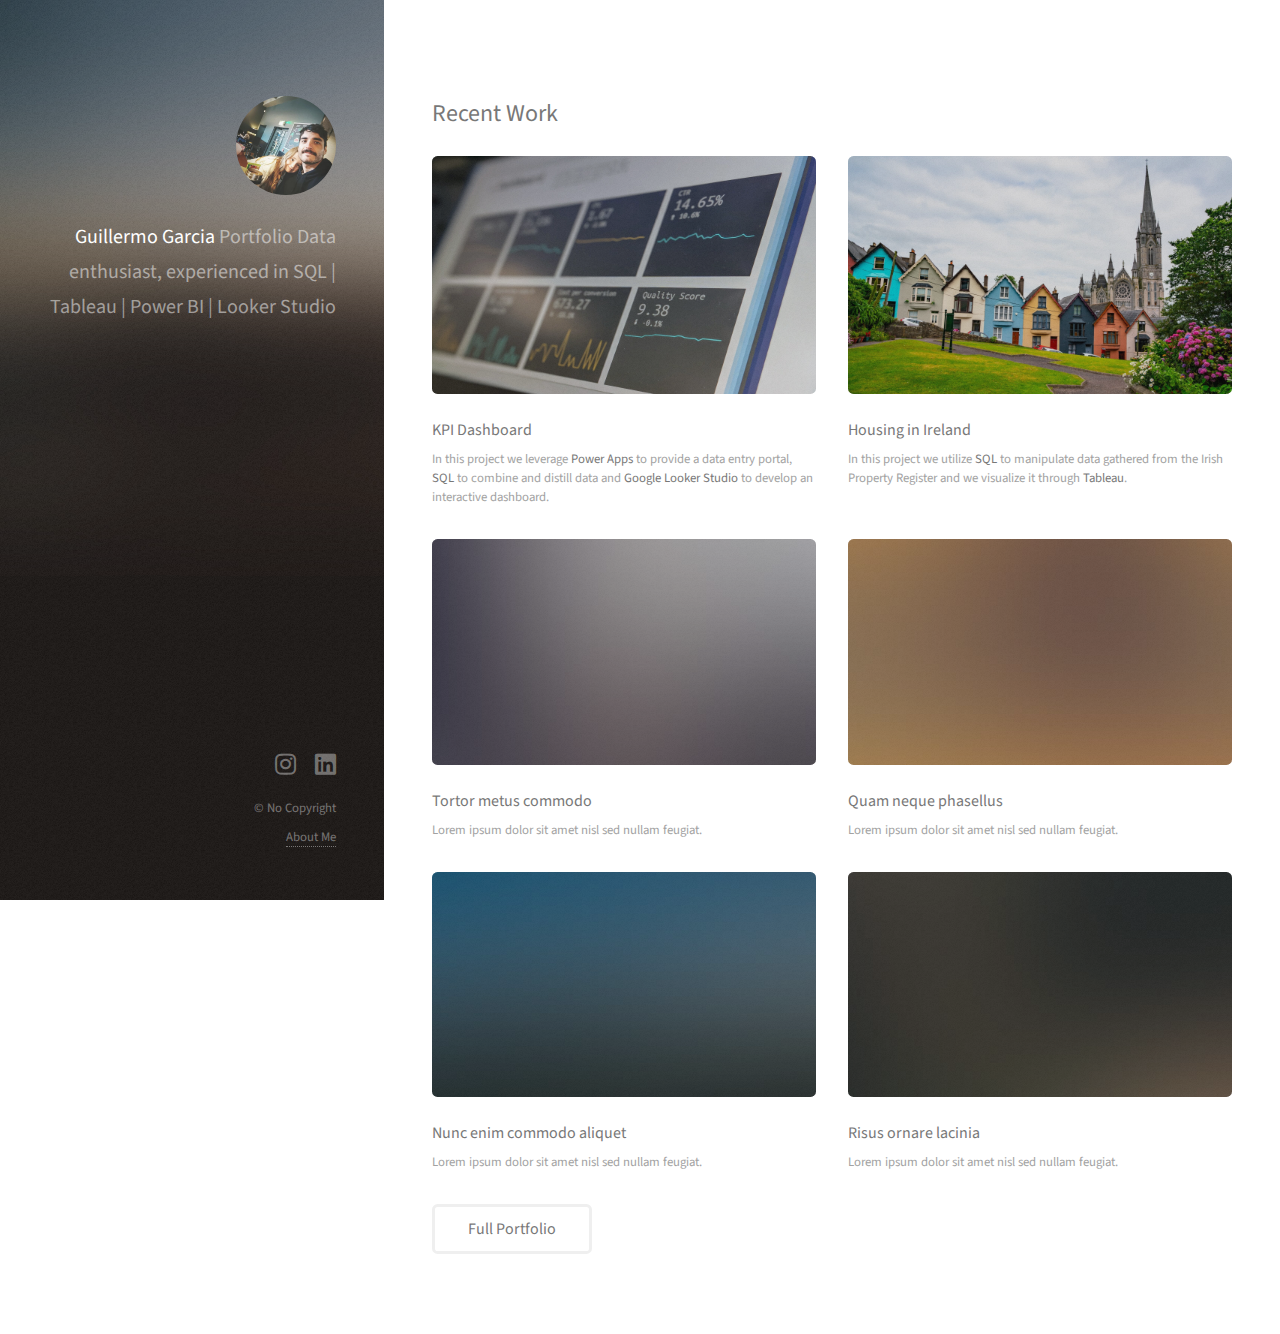
==== index.html @ defb6448 "Add files via upload" ====
<!DOCTYPE HTML>
<!--
	Strata by HTML5 UP
	html5up.net | @ajlkn
	Free for personal and commercial use under the CCA 3.0 license (html5up.net/license)
-->
<html>
	<head>
		<title>Guillermo Garcia Portfolio</title>
		<meta charset="utf-8" />
		<meta name="viewport" content="width=device-width, initial-scale=1, user-scalable=no" />
		<link rel="stylesheet" href="assets/css/main.css" />
	</head>
	<body class="is-preload">

		<link rel="stylesheet" href="https://cdnjs.cloudflare.com/ajax/libs/font-awesome/6.3.0/css/all.min.css" 
		integrity="sha512-SzlrxWUlpfuzQ+pcUCosxcglQRNAq/DZjVsC0lE40xsADsfeQoEypE+enwcOiGjk/bSuGGKHEyjSoQ1zVisanQ==" 
		crossorigin="anonymous" referrerpolicy="no-referrer" />

		<!-- Header -->
			<header id="header">
				<div class="inner">
					<a href="index.html" class="image avatar"><img src="images/ProfilePicture1.jpeg" alt="" /></a>
					<h1><strong>Guillermo Garcia</strong> Portfolio<br /><br />
					Data enthusiast, experienced in SQL | Tableau | Power BI | Looker Studio<br /> 
					<!-- crafted by <a href="http://html5up.net">HTML5 UP</a>. --></h1>
				</div>
			</header>

		<!-- Main -->
			<div id="main">

				<!-- One -->
				<!-- 	<section id="one">
						<header class="major">
							<h2>Recent Work</h2>
						</header>
						<p>These projects reflect my passion for data analytics and my commitment to ongoing learning, and I am always looking for opportunities to apply my skills and knowledge to new challenges. 
							I invite you to take a look at my portfolio, featuring a collection of personal projects in data analytics, including data cleaning, preprocessing and visualization, to see the extent of my work and experience.</p>
					 


						 <ul class="actions">
							<li><a href="#" class="button">About Me</a></li>
						</ul>
					</section> -->

				<!-- Two -->
					<section id="two">
						<h2>Recent Work</h2>
						<div class="row">
							<article class="col-6 col-12-xsmall work-item">
								<a href="https://github.com/guillermo-garciarey/powerapps#kpi-and-quality-analytics-dashboard" target="_blank" class="image2 fit thumb"><img src="images/thumbs/Dashboard.jpg" alt="" /></a>
								<h3>KPI Dashboard</h3>
								<p>In this project we leverage <strong>Power Apps</strong> to provide a data entry portal, <strong>SQL</strong> to combine and distill data and <strong>Google Looker Studio</strong> to develop an interactive dashboard.</p>
							</article>
							<article class="col-6 col-12-xsmall work-item">
								<a href="https://github.com/guillermo-garciarey/SQL#eda-using-sql-of-the-irish-property-register" target="_blank" class="image2 fit thumb"><img src="images/thumbs/Housing.jpg" alt="" /></a>
								<h3>Housing in Ireland</h3>
								<p>In this project we utilize <strong>SQL</strong> to manipulate data gathered from the Irish Property Register and we visualize it through <strong>Tableau</strong>.</p>
							</article>						
							<article class="col-6 col-12-xsmall work-item">
								<a href="images/fulls/03.jpg" class="image fit thumb"><img src="images/thumbs/03.jpg" alt="" /></a>
								<h3>Tortor metus commodo</h3>
								<p>Lorem ipsum dolor sit amet nisl sed nullam feugiat.</p>
							</article>
							<article class="col-6 col-12-xsmall work-item">
								<a href="images/fulls/04.jpg" class="image fit thumb"><img src="images/thumbs/04.jpg" alt="" /></a>
								<h3>Quam neque phasellus</h3>
								<p>Lorem ipsum dolor sit amet nisl sed nullam feugiat.</p>
							</article>
							<article class="col-6 col-12-xsmall work-item">
								<a href="images/fulls/05.jpg" class="image fit thumb"><img src="images/thumbs/05.jpg" alt="" /></a>
								<h3>Nunc enim commodo aliquet</h3>
								<p>Lorem ipsum dolor sit amet nisl sed nullam feugiat.</p>
							</article>
							<article class="col-6 col-12-xsmall work-item">
								<a href="images/fulls/06.jpg" class="image fit thumb"><img src="images/thumbs/06.jpg" alt="" /></a>
								<h3>Risus ornare lacinia</h3>
								<p>Lorem ipsum dolor sit amet nisl sed nullam feugiat.</p>
							</article>
						</div>
						<ul class="actions">
							<li><a href="HousingProject.html" class="button">Full Portfolio</a></li>
						</ul>
					</section>

					

				<!-- Three -->
					<!-- <section id="three">
						<h2>Get In Touch</h2>
						<p>Accumsan pellentesque commodo blandit enim arcu non at amet id arcu magna. Accumsan orci faucibus id eu lorem semper nunc nisi lorem vulputate lorem neque lorem ipsum dolor.</p>
						<div class="row">
							<div class="col-8 col-12-small">
								<form method="post" action="#">
									<div class="row gtr-uniform gtr-50">
										<div class="col-6 col-12-xsmall"><input type="text" name="name" id="name" placeholder="Name" /></div>
										<div class="col-6 col-12-xsmall"><input type="email" name="email" id="email" placeholder="Email" /></div>
										<div class="col-12"><textarea name="message" id="message" placeholder="Message" rows="4"></textarea></div>
									</div>
								</form>
								<ul class="actions">
									<li><input type="submit" value="Send Message" /></li>
								</ul>
							</div>
							<div class="col-4 col-12-small">
								<ul class="labeled-icons">
									<li>
										<h3 class="icon solid fa-home"><span class="label">Address</span></h3>
										1234 Somewhere Rd.<br />
										Nashville, TN 00000<br />
										United States
									</li>
									<li>
										<h3 class="icon solid fa-mobile-alt"><span class="label">Phone</span></h3>
										000-000-0000
									</li>
									<li>
										<h3 class="icon solid fa-envelope"><span class="label">Email</span></h3>
										<a href="#">hello@untitled.tld</a>
									</li>
								</ul>
							</div>
						</div>
					</section> -->

				<!-- Four -->
				<!--
					<section id="four">
						<h2>Elements</h2>

						<section>
							<h4>Text</h4>
							<p>This is <b>bold</b> and this is <strong>strong</strong>. This is <i>italic</i> and this is <em>emphasized</em>.
							This is <sup>superscript</sup> text and this is <sub>subscript</sub> text.
							This is <u>underlined</u> and this is code: <code>for (;;) { ... }</code>. Finally, <a href="#">this is a link</a>.</p>
							<hr />
							<header>
								<h4>Heading with a Subtitle</h4>
								<p>Lorem ipsum dolor sit amet nullam id egestas urna aliquam</p>
							</header>
							<p>Nunc lacinia ante nunc ac lobortis. Interdum adipiscing gravida odio porttitor sem non mi integer non faucibus ornare mi ut ante amet placerat aliquet. Volutpat eu sed ante lacinia sapien lorem accumsan varius montes viverra nibh in adipiscing blandit tempus accumsan.</p>
							<header>
								<h5>Heading with a Subtitle</h5>
								<p>Lorem ipsum dolor sit amet nullam id egestas urna aliquam</p>
							</header>
							<p>Nunc lacinia ante nunc ac lobortis. Interdum adipiscing gravida odio porttitor sem non mi integer non faucibus ornare mi ut ante amet placerat aliquet. Volutpat eu sed ante lacinia sapien lorem accumsan varius montes viverra nibh in adipiscing blandit tempus accumsan.</p>
							<hr />
							<h2>Heading Level 2</h2>
							<h3>Heading Level 3</h3>
							<h4>Heading Level 4</h4>
							<h5>Heading Level 5</h5>
							<h6>Heading Level 6</h6>
							<hr />
							<h5>Blockquote</h5>
							<blockquote>Fringilla nisl. Donec accumsan interdum nisi, quis tincidunt felis sagittis eget tempus euismod. Vestibulum ante ipsum primis in faucibus vestibulum. Blandit adipiscing eu felis iaculis volutpat ac adipiscing accumsan faucibus. Vestibulum ante ipsum primis in faucibus lorem ipsum dolor sit amet nullam adipiscing eu felis.</blockquote>
							<h5>Preformatted</h5>
							<pre><code>i = 0;

while (!deck.isInOrder()) {
print 'Iteration ' + i;
deck.shuffle();
i++;
}

print 'It took ' + i + ' iterations to sort the deck.';</code></pre>
						</section>

						<section>
							<h4>Lists</h4>
							<div class="row">
								<div class="col-6 col-12-xsmall">
									<h5>Unordered</h5>
									<ul>
										<li>Dolor pulvinar etiam magna etiam.</li>
										<li>Sagittis adipiscing lorem eleifend.</li>
										<li>Felis enim feugiat dolore viverra.</li>
									</ul>
									<h5>Alternate</h5>
									<ul class="alt">
										<li>Dolor pulvinar etiam magna etiam.</li>
										<li>Sagittis adipiscing lorem eleifend.</li>
										<li>Felis enim feugiat dolore viverra.</li>
									</ul>
								</div>
								<div class="col-6 col-12-xsmall">
									<h5>Ordered</h5>
									<ol>
										<li>Dolor pulvinar etiam magna etiam.</li>
										<li>Etiam vel felis at lorem sed viverra.</li>
										<li>Felis enim feugiat dolore viverra.</li>
										<li>Dolor pulvinar etiam magna etiam.</li>
										<li>Etiam vel felis at lorem sed viverra.</li>
										<li>Felis enim feugiat dolore viverra.</li>
									</ol>
									<h5>Icons</h5>
									<ul class="icons">
										<li><a href="#" class="icon brands fa-twitter"><span class="label">Twitter</span></a></li>
										<li><a href="#" class="icon brands fa-facebook-f"><span class="label">Facebook</span></a></li>
										<li><a href="#" class="icon brands fa-instagram"><span class="label">Instagram</span></a></li>
										<li><a href="#" class="icon brands fa-github"><span class="label">Github</span></a></li>
										<li><a href="#" class="icon brands fa-dribbble"><span class="label">Dribbble</span></a></li>
										<li><a href="#" class="icon brands fa-tumblr"><span class="label">Tumblr</span></a></li>
									</ul>
								</div>
							</div>
							<h5>Actions</h5>
							<ul class="actions">
								<li><a href="#" class="button primary">Default</a></li>
								<li><a href="#" class="button">Default</a></li>
							</ul>
							<ul class="actions small">
								<li><a href="#" class="button primary small">Small</a></li>
								<li><a href="#" class="button small">Small</a></li>
							</ul>
							<div class="row">
								<div class="col-6 col-12-small">
									<ul class="actions stacked">
										<li><a href="#" class="button primary">Default</a></li>
										<li><a href="#" class="button">Default</a></li>
									</ul>
								</div>
								<div class="col-6 col-12-small">
									<ul class="actions stacked">
										<li><a href="#" class="button primary small">Small</a></li>
										<li><a href="#" class="button small">Small</a></li>
									</ul>
								</div>
								<div class="col-6 col-12-small">
									<ul class="actions stacked">
										<li><a href="#" class="button primary fit">Default</a></li>
										<li><a href="#" class="button fit">Default</a></li>
									</ul>
								</div>
								<div class="col-6 col-12-small">
									<ul class="actions stacked">
										<li><a href="#" class="button primary small fit">Small</a></li>
										<li><a href="#" class="button small fit">Small</a></li>
									</ul>
								</div>
							</div>
						</section>

						<section>
							<h4>Table</h4>
							<h5>Default</h5>
							<div class="table-wrapper">
								<table>
									<thead>
										<tr>
											<th>Name</th>
											<th>Description</th>
											<th>Price</th>
										</tr>
									</thead>
									<tbody>
										<tr>
											<td>Item One</td>
											<td>Ante turpis integer aliquet porttitor.</td>
											<td>29.99</td>
										</tr>
										<tr>
											<td>Item Two</td>
											<td>Vis ac commodo adipiscing arcu aliquet.</td>
											<td>19.99</td>
										</tr>
										<tr>
											<td>Item Three</td>
											<td> Morbi faucibus arcu accumsan lorem.</td>
											<td>29.99</td>
										</tr>
										<tr>
											<td>Item Four</td>
											<td>Vitae integer tempus condimentum.</td>
											<td>19.99</td>
										</tr>
										<tr>
											<td>Item Five</td>
											<td>Ante turpis integer aliquet porttitor.</td>
											<td>29.99</td>
										</tr>
									</tbody>
									<tfoot>
										<tr>
											<td colspan="2"></td>
											<td>100.00</td>
										</tr>
									</tfoot>
								</table>
							</div>

							<h5>Alternate</h5>
							<div class="table-wrapper">
								<table class="alt">
									<thead>
										<tr>
											<th>Name</th>
											<th>Description</th>
											<th>Price</th>
										</tr>
									</thead>
									<tbody>
										<tr>
											<td>Item One</td>
											<td>Ante turpis integer aliquet porttitor.</td>
											<td>29.99</td>
										</tr>
										<tr>
											<td>Item Two</td>
											<td>Vis ac commodo adipiscing arcu aliquet.</td>
											<td>19.99</td>
										</tr>
										<tr>
											<td>Item Three</td>
											<td> Morbi faucibus arcu accumsan lorem.</td>
											<td>29.99</td>
										</tr>
										<tr>
											<td>Item Four</td>
											<td>Vitae integer tempus condimentum.</td>
											<td>19.99</td>
										</tr>
										<tr>
											<td>Item Five</td>
											<td>Ante turpis integer aliquet porttitor.</td>
											<td>29.99</td>
										</tr>
									</tbody>
									<tfoot>
										<tr>
											<td colspan="2"></td>
											<td>100.00</td>
										</tr>
									</tfoot>
								</table>
							</div>
						</section>

						<section>
							<h4>Buttons</h4>
							<ul class="actions">
								<li><a href="#" class="button primary">Primary</a></li>
								<li><a href="#" class="button">Default</a></li>
							</ul>
							<ul class="actions">
								<li><a href="#" class="button large">Large</a></li>
								<li><a href="#" class="button">Default</a></li>
								<li><a href="#" class="button small">Small</a></li>
							</ul>
							<ul class="actions fit">
								<li><a href="#" class="button primary fit">Fit</a></li>
								<li><a href="#" class="button fit">Fit</a></li>
							</ul>
							<ul class="actions fit small">
								<li><a href="#" class="button primary fit small">Fit + Small</a></li>
								<li><a href="#" class="button fit small">Fit + Small</a></li>
							</ul>
							<ul class="actions">
								<li><a href="#" class="button primary icon solid fa-download">Icon</a></li>
								<li><a href="#" class="button icon solid fa-download">Icon</a></li>
							</ul>
							<ul class="actions">
								<li><span class="button primary disabled">Primary</span></li>
								<li><span class="button disabled">Default</span></li>
							</ul>
						</section>

						<section>
							<h4>Form</h4>
							<form method="post" action="#">
								<div class="row gtr-uniform gtr-50">
									<div class="col-6 col-12-xsmall">
										<input type="text" name="demo-name" id="demo-name" value="" placeholder="Name" />
									</div>
									<div class="col-6 col-12-xsmall">
										<input type="email" name="demo-email" id="demo-email" value="" placeholder="Email" />
									</div>
									<div class="col-12">
										<select name="demo-category" id="demo-category">
											<option value="">- Category -</option>
											<option value="1">Manufacturing</option>
											<option value="1">Shipping</option>
											<option value="1">Administration</option>
											<option value="1">Human Resources</option>
										</select>
									</div>
									<div class="col-4 col-12-small">
										<input type="radio" id="demo-priority-low" name="demo-priority" checked>
										<label for="demo-priority-low">Low Priority</label>
									</div>
									<div class="col-4 col-12-small">
										<input type="radio" id="demo-priority-normal" name="demo-priority">
										<label for="demo-priority-normal">Normal Priority</label>
									</div>
									<div class="col-4 col-12-small">
										<input type="radio" id="demo-priority-high" name="demo-priority">
										<label for="demo-priority-high">High Priority</label>
									</div>
									<div class="col-6 col-12-small">
										<input type="checkbox" id="demo-copy" name="demo-copy">
										<label for="demo-copy">Email me a copy of this message</label>
									</div>
									<div class="col-6 col-12-small">
										<input type="checkbox" id="demo-human" name="demo-human" checked>
										<label for="demo-human">I am a human and not a robot</label>
									</div>
									<div class="col-12">
										<textarea name="demo-message" id="demo-message" placeholder="Enter your message" rows="6"></textarea>
									</div>
									<div class="col-12">
										<ul class="actions">
											<li><input type="submit" value="Send Message" class="primary" /></li>
											<li><input type="reset" value="Reset" /></li>
										</ul>
									</div>
								</div>
							</form>
						</section>

						<section>
							<h4>Image</h4>
							<h5>Fit</h5>
							<div class="box alt">
								<div class="row gtr-50 gtr-uniform">
									<div class="col-12"><span class="image fit"><img src="images/fulls/05.jpg" alt="" /></span></div>
									<div class="col-4"><span class="image fit"><img src="images/thumbs/01.jpg" alt="" /></span></div>
									<div class="col-4"><span class="image fit"><img src="images/thumbs/02.jpg" alt="" /></span></div>
									<div class="col-4"><span class="image fit"><img src="images/thumbs/03.jpg" alt="" /></span></div>
									<div class="col-4"><span class="image fit"><img src="images/thumbs/04.jpg" alt="" /></span></div>
									<div class="col-4"><span class="image fit"><img src="images/thumbs/05.jpg" alt="" /></span></div>
									<div class="col-4"><span class="image fit"><img src="images/thumbs/06.jpg" alt="" /></span></div>
									<div class="col-4"><span class="image fit"><img src="images/thumbs/03.jpg" alt="" /></span></div>
									<div class="col-4"><span class="image fit"><img src="images/thumbs/02.jpg" alt="" /></span></div>
									<div class="col-4"><span class="image fit"><img src="images/thumbs/01.jpg" alt="" /></span></div>
								</div>
							</div>
							<h5>Left &amp; Right</h5>
							<p><span class="image left"><img src="images/avatar.jpg" alt="" /></span>Fringilla nisl. Donec accumsan interdum nisi, quis tincidunt felis sagittis eget. tempus euismod. Vestibulum ante ipsum primis in faucibus vestibulum. Blandit adipiscing eu felis iaculis volutpat ac adipiscing accumsan eu faucibus. Integer ac pellentesque praesent tincidunt felis sagittis eget. tempus euismod. Vestibulum ante ipsum primis in faucibus vestibulum. Blandit adipiscing eu felis iaculis volutpat ac adipiscing accumsan eu faucibus. Integer ac pellentesque praesent. Donec accumsan interdum nisi, quis tincidunt felis sagittis eget. tempus euismod. Vestibulum ante ipsum primis in faucibus vestibulum. Blandit adipiscing eu felis iaculis volutpat ac adipiscing accumsan eu faucibus. Integer ac pellentesque praesent tincidunt felis sagittis eget. tempus euismod. Vestibulum ante ipsum primis in faucibus vestibulum. Blandit adipiscing eu felis iaculis volutpat ac adipiscing accumsan eu faucibus. Integer ac pellentesque praesent.</p>
							<p><span class="image right"><img src="images/avatar.jpg" alt="" /></span>Fringilla nisl. Donec accumsan interdum nisi, quis tincidunt felis sagittis eget. tempus euismod. Vestibulum ante ipsum primis in faucibus vestibulum. Blandit adipiscing eu felis iaculis volutpat ac adipiscing accumsan eu faucibus. Integer ac pellentesque praesent tincidunt felis sagittis eget. tempus euismod. Vestibulum ante ipsum primis in faucibus vestibulum. Blandit adipiscing eu felis iaculis volutpat ac adipiscing accumsan eu faucibus. Integer ac pellentesque praesent. Donec accumsan interdum nisi, quis tincidunt felis sagittis eget. tempus euismod. Vestibulum ante ipsum primis in faucibus vestibulum. Blandit adipiscing eu felis iaculis volutpat ac adipiscing accumsan eu faucibus. Integer ac pellentesque praesent tincidunt felis sagittis eget. tempus euismod. Vestibulum ante ipsum primis in faucibus vestibulum. Blandit adipiscing eu felis iaculis volutpat ac adipiscing accumsan eu faucibus. Integer ac pellentesque praesent.</p>
						</section>

					</section>
				-->

			</div>

		<!-- Footer -->
		<footer id="footer">
			<div class="inner">
				<ul class="icons">			
					<li><a href="https://www.instagram.com/guillermo.garciarey/?hl=en" target="_blank"  class="icon brands fa-instagram"></a></li>
					
					<li><a href="https://www.linkedin.com/in/guillermo-garc%C3%ADa-rey/" target="_blank" class="icon brands fa-linkedin"></a></li>
					
					<!-- <li><a href="https://www.linkedin.com/in/guillermo-garc%C3%ADa-rey/" target="_blank" class="icon brands fa-home"></a></li>	 -->	
				</ul>
				
				<ul class="copyright">
					<li>&copy; No Copyright</li><li><a href="indexAbout Me.html">About Me</a></li>
				</ul>
			</div>
		</footer>

		<!-- Scripts -->
			<script src="assets/js/jquery.min.js"></script>
			<script src="assets/js/jquery.poptrox.min.js"></script>
			<script src="assets/js/browser.min.js"></script>
			<script src="assets/js/breakpoints.min.js"></script>
			<script src="assets/js/util.js"></script>
			<script src="assets/js/main.js"></script>

	</body>
</html>
---- assets/css/main.css ----
@import url("fontawesome-all.min.css");
@import url("https://fonts.googleapis.com/css?family=Source+Sans+Pro:400,400italic");

/*
	Strata by HTML5 UP
	html5up.net | @ajlkn
	Free for personal and commercial use under the CCA 3.0 license (html5up.net/license)
*/

html, body, div, span, applet, object,
iframe, h1, h2, h3, h4, h5, h6, p, blockquote,
pre, a, abbr, acronym, address, big, cite,
code, del, dfn, em, img, ins, kbd, q, s, samp,
small, strike, strong, sub, sup, tt, var, b,
u, i, center, dl, dt, dd, ol, ul, li, fieldset,
form, label, legend, table, caption, tbody,
tfoot, thead, tr, th, td, article, aside,
canvas, details, embed, figure, figcaption,
footer, header, hgroup, menu, nav, output, ruby,
section, summary, time, mark, audio, video {
	margin: 0;
	padding: 0;
	border: 0;
	font-size: 100%;
	font: inherit;
	vertical-align: baseline;}

article, aside, details, figcaption, figure,
footer, header, hgroup, menu, nav, section {
	display: block;}

body {
	line-height: 1;
}

ol, ul {
	list-style: none;
}

blockquote, q {
	quotes: none;
}

	blockquote:before, blockquote:after, q:before, q:after {
		content: '';
		content: none;
	}

table {
	border-collapse: collapse;
	border-spacing: 0;
}

body {
	-webkit-text-size-adjust: none;
}

mark {
	background-color: transparent;
	color: inherit;
}

input::-moz-focus-inner {
	border: 0;
	padding: 0;
}

input, select, textarea {
	-moz-appearance: none;
	-webkit-appearance: none;
	-ms-appearance: none;
	appearance: none;
}

/* Basic */

	html {
		box-sizing: border-box;
	}

	*, *:before, *:after {
		box-sizing: inherit;
	}

	body {
		background: #fff;
	}

		body.is-preload *, body.is-preload *:before, body.is-preload *:after {
			-moz-animation: none !important;
			-webkit-animation: none !important;
			-ms-animation: none !important;
			animation: none !important;
			-moz-transition: none !important;
			-webkit-transition: none !important;
			-ms-transition: none !important;
			transition: none !important;
		}

	body, input, select, textarea {
		color: #a2a2a2;
		font-family: "Source Sans Pro", Helvetica, sans-serif;
		font-size: 16pt;
		font-weight: 400;
		line-height: 1.75em;
	}

	a {
		-moz-transition: color 0.2s ease-in-out, border-color 0.2s ease-in-out;
		-webkit-transition: color 0.2s ease-in-out, border-color 0.2s ease-in-out;
		-ms-transition: color 0.2s ease-in-out, border-color 0.2s ease-in-out;
		transition: color 0.2s ease-in-out, border-color 0.2s ease-in-out;
		border-bottom: dotted 1px;
		color: #49bf9d;
		text-decoration: none;
	}

		a:hover {
			border-bottom-color: transparent;
			color: #49bf9d !important;
			text-decoration: none;
		}

	strong, b {
		color: #787878;
		font-weight: 400;
	}

	em, i {
		font-style: italic;
	}

	p {
		margin: 0 0 2em 0;
	}

	h1, h2, h3, h4, h5, h6 {
		color: #787878;
		font-weight: 400;
		line-height: 1em;
		margin: 0 0 1em 0;
	}

		h1 a, h2 a, h3 a, h4 a, h5 a, h6 a {
			color: inherit;
			text-decoration: none;
		}

	h1 {
		font-size: 2em;
		line-height: 1.5em;
	}

	h2 {
		font-size: 1.5em;
		line-height: 1.5em;
	}

	h3 {
		font-size: 1.25em;
		line-height: 1.5em;
	}

	h4 {
		font-size: 1.1em;
		line-height: 1.5em;
	}

	h5 {
		font-size: 0.9em;
		line-height: 1.5em;
	}

	h6 {
		font-size: 0.7em;
		line-height: 1.5em;
	}

	sub {
		font-size: 0.8em;
		position: relative;
		top: 0.5em;
	}

	sup {
		font-size: 0.8em;
		position: relative;
		top: -0.5em;
	}

	hr {
		border: 0;
		border-bottom: solid 2px #efefef;
		margin: 2em 0;
	}

		hr.major {
			margin: 3em 0;
		}

	blockquote {
		border-left: solid 6px #efefef;
		font-style: italic;
		margin: 0 0 2em 0;
		padding: 0.5em 0 0.5em 1.5em;
	}

	code {
		background: #f7f7f7;
		border-radius: 0.35em;
		border: solid 2px #efefef;
		font-family: "Courier New", monospace;
		font-size: 0.9em;
		margin: 0 0.25em;
		padding: 0.25em 0.65em;
	}

	pre {
		-webkit-overflow-scrolling: touch;
		font-family: "Courier New", monospace;
		font-size: 0.9em;
		margin: 0 0 2em 0;
	}

		pre code {
			display: block;
			line-height: 1.75em;
			padding: 1em 1.5em;
			overflow-x: auto;
		}

	.align-left {
		text-align: left;
	}

	.align-center {
		text-align: center;
	}

	.align-right {
		text-align: right;
	}

/* Container */

	.container {
		margin: 0 auto;
		max-width: calc(100% - 4em);
		width: 100%;
	}

		.container.xsmall {
			width: 25%;
		}

		.container.small {
			width: 50%;
		}

		.container.medium {
			width: 75%;
		}

		.container.large {
			width: 125%;
		}

		.container.xlarge {
			width: 150%;
		}

		.container.max {
			width: 100%;
		}

		@media screen and (max-width: 980px) {

			.container {
				width: 100% !important;
				max-width: 100% !important;
			}

		}

		@media screen and (max-width: 480px) {

			.container {
				max-width: calc(100% - 3em);
			}

		}

/* Row */

	.row {
		display: flex;
		flex-wrap: wrap;
		box-sizing: border-box;
		align-items: stretch;
	}

		.row > * {
			box-sizing: border-box;
		}

		.row.gtr-uniform > * > :last-child {
			margin-bottom: 0;
		}

		.row.aln-left {
			justify-content: flex-start;
		}

		.row.aln-center {
			justify-content: center;
		}

		.row.aln-right {
			justify-content: flex-end;
		}

		.row.aln-top {
			align-items: flex-start;
		}

		.row.aln-middle {
			align-items: center;
		}

		.row.aln-bottom {
			align-items: flex-end;
		}

		.row > .imp {
			order: -1;
		}

		.row > .col-1 {
			width: 8.33333%;
		}

		.row > .off-1 {
			margin-left: 8.33333%;
		}

		.row > .col-2 {
			width: 16.66667%;
		}

		.row > .off-2 {
			margin-left: 16.66667%;
		}

		.row > .col-3 {
			width: 25%;
		}

		.row > .off-3 {
			margin-left: 25%;
		}

		.row > .col-4 {
			width: 33.33333%;
		}

		.row > .off-4 {
			margin-left: 33.33333%;
		}

		.row > .col-5 {
			width: 41.66667%;
		}

		.row > .off-5 {
			margin-left: 41.66667%;
		}

		.row > .col-6 {
			width: 50%;
		}

		.row > .off-6 {
			margin-left: 50%;
		}

		.row > .col-7 {
			width: 58.33333%;
		}

		.row > .off-7 {
			margin-left: 58.33333%;
		}

		.row > .col-8 {
			width: 66.66667%;
		}

		.row > .off-8 {
			margin-left: 66.66667%;
		}

		.row > .col-9 {
			width: 75%;
		}

		.row > .off-9 {
			margin-left: 75%;
		}

		.row > .col-10 {
			width: 83.33333%;
		}

		.row > .off-10 {
			margin-left: 83.33333%;
		}

		.row > .col-11 {
			width: 91.66667%;
		}

		.row > .off-11 {
			margin-left: 91.66667%;
		}

		.row > .col-12 {
			width: 100%;
		}

		.row > .off-12 {
			margin-left: 100%;
		}

		.row.gtr-0 {
			margin-top: 0;
			margin-left: 0em;
		}

			.row.gtr-0 > * {
				padding: 0 0 0 0em;
			}

			.row.gtr-0.gtr-uniform {
				margin-top: 0em;
			}

				.row.gtr-0.gtr-uniform > * {
					padding-top: 0em;
				}

		.row.gtr-25 {
			margin-top: 0;
			margin-left: -0.625em;
		}

			.row.gtr-25 > * {
				padding: 0 0 0 0.625em;
			}

			.row.gtr-25.gtr-uniform {
				margin-top: -0.625em;
			}

				.row.gtr-25.gtr-uniform > * {
					padding-top: 0.625em;
				}

		.row.gtr-50 {
			margin-top: 0;
			margin-left: -1.25em;
		}

			.row.gtr-50 > * {
				padding: 0 0 0 1.25em;
			}

			.row.gtr-50.gtr-uniform {
				margin-top: -1.25em;
			}

				.row.gtr-50.gtr-uniform > * {
					padding-top: 1.25em;
				}

		.row {
			margin-top: 0;
			margin-left: -2.5em;
		}

			.row > * {
				padding: 0 0 0 2.5em;
			}

			.row.gtr-uniform {
				margin-top: -2.5em;
			}

				.row.gtr-uniform > * {
					padding-top: 2.5em;
				}

		.row.gtr-150 {
			margin-top: 0;
			margin-left: -3.75em;
		}

			.row.gtr-150 > * {
				padding: 0 0 0 3.75em;
			}

			.row.gtr-150.gtr-uniform {
				margin-top: -3.75em;
			}

				.row.gtr-150.gtr-uniform > * {
					padding-top: 3.75em;
				}

		.row.gtr-200 {
			margin-top: 0;
			margin-left: -5em;
		}

			.row.gtr-200 > * {
				padding: 0 0 0 5em;
			}

			.row.gtr-200.gtr-uniform {
				margin-top: -5em;
			}

				.row.gtr-200.gtr-uniform > * {
					padding-top: 5em;
				}

		@media screen and (max-width: 1800px) {

			.row {
				display: flex;
				flex-wrap: wrap;
				box-sizing: border-box;
				align-items: stretch;
			}

				.row > * {
					box-sizing: border-box;
				}

				.row.gtr-uniform > * > :last-child {
					margin-bottom: 0;
				}

				.row.aln-left {
					justify-content: flex-start;
				}

				.row.aln-center {
					justify-content: center;
				}

				.row.aln-right {
					justify-content: flex-end;
				}

				.row.aln-top {
					align-items: flex-start;
				}

				.row.aln-middle {
					align-items: center;
				}

				.row.aln-bottom {
					align-items: flex-end;
				}

				.row > .imp-xlarge {
					order: -1;
				}

				.row > .col-1-xlarge {
					width: 8.33333%;
				}

				.row > .off-1-xlarge {
					margin-left: 8.33333%;
				}

				.row > .col-2-xlarge {
					width: 16.66667%;
				}

				.row > .off-2-xlarge {
					margin-left: 16.66667%;
				}

				.row > .col-3-xlarge {
					width: 25%;
				}

				.row > .off-3-xlarge {
					margin-left: 25%;
				}

				.row > .col-4-xlarge {
					width: 33.33333%;
				}

				.row > .off-4-xlarge {
					margin-left: 33.33333%;
				}

				.row > .col-5-xlarge {
					width: 41.66667%;
				}

				.row > .off-5-xlarge {
					margin-left: 41.66667%;
				}

				.row > .col-6-xlarge {
					width: 50%;
				}

				.row > .off-6-xlarge {
					margin-left: 50%;
				}

				.row > .col-7-xlarge {
					width: 58.33333%;
				}

				.row > .off-7-xlarge {
					margin-left: 58.33333%;
				}

				.row > .col-8-xlarge {
					width: 66.66667%;
				}

				.row > .off-8-xlarge {
					margin-left: 66.66667%;
				}

				.row > .col-9-xlarge {
					width: 75%;
				}

				.row > .off-9-xlarge {
					margin-left: 75%;
				}

				.row > .col-10-xlarge {
					width: 83.33333%;
				}

				.row > .off-10-xlarge {
					margin-left: 83.33333%;
				}

				.row > .col-11-xlarge {
					width: 91.66667%;
				}

				.row > .off-11-xlarge {
					margin-left: 91.66667%;
				}

				.row > .col-12-xlarge {
					width: 100%;
				}

				.row > .off-12-xlarge {
					margin-left: 100%;
				}

				.row.gtr-0 {
					margin-top: 0;
					margin-left: 0em;
				}

					.row.gtr-0 > * {
						padding: 0 0 0 0em;
					}

					.row.gtr-0.gtr-uniform {
						margin-top: 0em;
					}

						.row.gtr-0.gtr-uniform > * {
							padding-top: 0em;
						}

				.row.gtr-25 {
					margin-top: 0;
					margin-left: -0.625em;
				}

					.row.gtr-25 > * {
						padding: 0 0 0 0.625em;
					}

					.row.gtr-25.gtr-uniform {
						margin-top: -0.625em;
					}

						.row.gtr-25.gtr-uniform > * {
							padding-top: 0.625em;
						}

				.row.gtr-50 {
					margin-top: 0;
					margin-left: -1.25em;
				}

					.row.gtr-50 > * {
						padding: 0 0 0 1.25em;
					}

					.row.gtr-50.gtr-uniform {
						margin-top: -1.25em;
					}

						.row.gtr-50.gtr-uniform > * {
							padding-top: 1.25em;
						}

				.row {
					margin-top: 0;
					margin-left: -2.5em;
				}

					.row > * {
						padding: 0 0 0 2.5em;
					}

					.row.gtr-uniform {
						margin-top: -2.5em;
					}

						.row.gtr-uniform > * {
							padding-top: 2.5em;
						}

				.row.gtr-150 {
					margin-top: 0;
					margin-left: -3.75em;
				}

					.row.gtr-150 > * {
						padding: 0 0 0 3.75em;
					}

					.row.gtr-150.gtr-uniform {
						margin-top: -3.75em;
					}

						.row.gtr-150.gtr-uniform > * {
							padding-top: 3.75em;
						}

				.row.gtr-200 {
					margin-top: 0;
					margin-left: -5em;
				}

					.row.gtr-200 > * {
						padding: 0 0 0 5em;
					}

					.row.gtr-200.gtr-uniform {
						margin-top: -5em;
					}

						.row.gtr-200.gtr-uniform > * {
							padding-top: 5em;
						}

		}

		@media screen and (max-width: 1280px) {

			.row {
				display: flex;
				flex-wrap: wrap;
				box-sizing: border-box;
				align-items: stretch;
			}

				.row > * {
					box-sizing: border-box;
				}

				.row.gtr-uniform > * > :last-child {
					margin-bottom: 0;
				}

				.row.aln-left {
					justify-content: flex-start;
				}

				.row.aln-center {
					justify-content: center;
				}

				.row.aln-right {
					justify-content: flex-end;
				}

				.row.aln-top {
					align-items: flex-start;
				}

				.row.aln-middle {
					align-items: center;
				}

				.row.aln-bottom {
					align-items: flex-end;
				}

				.row > .imp-large {
					order: -1;
				}

				.row > .col-1-large {
					width: 8.33333%;
				}

				.row > .off-1-large {
					margin-left: 8.33333%;
				}

				.row > .col-2-large {
					width: 16.66667%;
				}

				.row > .off-2-large {
					margin-left: 16.66667%;
				}

				.row > .col-3-large {
					width: 25%;
				}

				.row > .off-3-large {
					margin-left: 25%;
				}

				.row > .col-4-large {
					width: 33.33333%;
				}

				.row > .off-4-large {
					margin-left: 33.33333%;
				}

				.row > .col-5-large {
					width: 41.66667%;
				}

				.row > .off-5-large {
					margin-left: 41.66667%;
				}

				.row > .col-6-large {
					width: 50%;
				}

				.row > .off-6-large {
					margin-left: 50%;
				}

				.row > .col-7-large {
					width: 58.33333%;
				}

				.row > .off-7-large {
					margin-left: 58.33333%;
				}

				.row > .col-8-large {
					width: 66.66667%;
				}

				.row > .off-8-large {
					margin-left: 66.66667%;
				}

				.row > .col-9-large {
					width: 75%;
				}

				.row > .off-9-large {
					margin-left: 75%;
				}

				.row > .col-10-large {
					width: 83.33333%;
				}

				.row > .off-10-large {
					margin-left: 83.33333%;
				}

				.row > .col-11-large {
					width: 91.66667%;
				}

				.row > .off-11-large {
					margin-left: 91.66667%;
				}

				.row > .col-12-large {
					width: 100%;
				}

				.row > .off-12-large {
					margin-left: 100%;
				}

				.row.gtr-0 {
					margin-top: 0;
					margin-left: 0em;
				}

					.row.gtr-0 > * {
						padding: 0 0 0 0em;
					}

					.row.gtr-0.gtr-uniform {
						margin-top: 0em;
					}

						.row.gtr-0.gtr-uniform > * {
							padding-top: 0em;
						}

				.row.gtr-25 {
					margin-top: 0;
					margin-left: -0.5em;
				}

					.row.gtr-25 > * {
						padding: 0 0 0 0.5em;
					}

					.row.gtr-25.gtr-uniform {
						margin-top: -0.5em;
					}

						.row.gtr-25.gtr-uniform > * {
							padding-top: 0.5em;
						}

				.row.gtr-50 {
					margin-top: 0;
					margin-left: -1em;
				}

					.row.gtr-50 > * {
						padding: 0 0 0 1em;
					}

					.row.gtr-50.gtr-uniform {
						margin-top: -1em;
					}

						.row.gtr-50.gtr-uniform > * {
							padding-top: 1em;
						}

				.row {
					margin-top: 0;
					margin-left: -2em;
				}

					.row > * {
						padding: 0 0 0 2em;
					}

					.row.gtr-uniform {
						margin-top: -2em;
					}

						.row.gtr-uniform > * {
							padding-top: 2em;
						}

				.row.gtr-150 {
					margin-top: 0;
					margin-left: -3em;
				}

					.row.gtr-150 > * {
						padding: 0 0 0 3em;
					}

					.row.gtr-150.gtr-uniform {
						margin-top: -3em;
					}

						.row.gtr-150.gtr-uniform > * {
							padding-top: 3em;
						}

				.row.gtr-200 {
					margin-top: 0;
					margin-left: -4em;
				}

					.row.gtr-200 > * {
						padding: 0 0 0 4em;
					}

					.row.gtr-200.gtr-uniform {
						margin-top: -4em;
					}

						.row.gtr-200.gtr-uniform > * {
							padding-top: 4em;
						}

		}

		@media screen and (max-width: 980px) {

			.row {
				display: flex;
				flex-wrap: wrap;
				box-sizing: border-box;
				align-items: stretch;
			}

				.row > * {
					box-sizing: border-box;
				}

				.row.gtr-uniform > * > :last-child {
					margin-bottom: 0;
				}

				.row.aln-left {
					justify-content: flex-start;
				}

				.row.aln-center {
					justify-content: center;
				}

				.row.aln-right {
					justify-content: flex-end;
				}

				.row.aln-top {
					align-items: flex-start;
				}

				.row.aln-middle {
					align-items: center;
				}

				.row.aln-bottom {
					align-items: flex-end;
				}

				.row > .imp-medium {
					order: -1;
				}

				.row > .col-1-medium {
					width: 8.33333%;
				}

				.row > .off-1-medium {
					margin-left: 8.33333%;
				}

				.row > .col-2-medium {
					width: 16.66667%;
				}

				.row > .off-2-medium {
					margin-left: 16.66667%;
				}

				.row > .col-3-medium {
					width: 25%;
				}

				.row > .off-3-medium {
					margin-left: 25%;
				}

				.row > .col-4-medium {
					width: 33.33333%;
				}

				.row > .off-4-medium {
					margin-left: 33.33333%;
				}

				.row > .col-5-medium {
					width: 41.66667%;
				}

				.row > .off-5-medium {
					margin-left: 41.66667%;
				}

				.row > .col-6-medium {
					width: 50%;
				}

				.row > .off-6-medium {
					margin-left: 50%;
				}

				.row > .col-7-medium {
					width: 58.33333%;
				}

				.row > .off-7-medium {
					margin-left: 58.33333%;
				}

				.row > .col-8-medium {
					width: 66.66667%;
				}

				.row > .off-8-medium {
					margin-left: 66.66667%;
				}

				.row > .col-9-medium {
					width: 75%;
				}

				.row > .off-9-medium {
					margin-left: 75%;
				}

				.row > .col-10-medium {
					width: 83.33333%;
				}

				.row > .off-10-medium {
					margin-left: 83.33333%;
				}

				.row > .col-11-medium {
					width: 91.66667%;
				}

				.row > .off-11-medium {
					margin-left: 91.66667%;
				}

				.row > .col-12-medium {
					width: 100%;
				}

				.row > .off-12-medium {
					margin-left: 100%;
				}

				.row.gtr-0 {
					margin-top: 0;
					margin-left: 0em;
				}

					.row.gtr-0 > * {
						padding: 0 0 0 0em;
					}

					.row.gtr-0.gtr-uniform {
						margin-top: 0em;
					}

						.row.gtr-0.gtr-uniform > * {
							padding-top: 0em;
						}

				.row.gtr-25 {
					margin-top: 0;
					margin-left: -0.5em;
				}

					.row.gtr-25 > * {
						padding: 0 0 0 0.5em;
					}

					.row.gtr-25.gtr-uniform {
						margin-top: -0.5em;
					}

						.row.gtr-25.gtr-uniform > * {
							padding-top: 0.5em;
						}

				.row.gtr-50 {
					margin-top: 0;
					margin-left: -1em;
				}

					.row.gtr-50 > * {
						padding: 0 0 0 1em;
					}

					.row.gtr-50.gtr-uniform {
						margin-top: -1em;
					}

						.row.gtr-50.gtr-uniform > * {
							padding-top: 1em;
						}

				.row {
					margin-top: 0;
					margin-left: -2em;
				}

					.row > * {
						padding: 0 0 0 2em;
					}

					.row.gtr-uniform {
						margin-top: -2em;
					}

						.row.gtr-uniform > * {
							padding-top: 2em;
						}

				.row.gtr-150 {
					margin-top: 0;
					margin-left: -3em;
				}

					.row.gtr-150 > * {
						padding: 0 0 0 3em;
					}

					.row.gtr-150.gtr-uniform {
						margin-top: -3em;
					}

						.row.gtr-150.gtr-uniform > * {
							padding-top: 3em;
						}

				.row.gtr-200 {
					margin-top: 0;
					margin-left: -4em;
				}

					.row.gtr-200 > * {
						padding: 0 0 0 4em;
					}

					.row.gtr-200.gtr-uniform {
						margin-top: -4em;
					}

						.row.gtr-200.gtr-uniform > * {
							padding-top: 4em;
						}

		}

		@media screen and (max-width: 736px) {

			.row {
				display: flex;
				flex-wrap: wrap;
				box-sizing: border-box;
				align-items: stretch;
			}

				.row > * {
					box-sizing: border-box;
				}

				.row.gtr-uniform > * > :last-child {
					margin-bottom: 0;
				}

				.row.aln-left {
					justify-content: flex-start;
				}

				.row.aln-center {
					justify-content: center;
				}

				.row.aln-right {
					justify-content: flex-end;
				}

				.row.aln-top {
					align-items: flex-start;
				}

				.row.aln-middle {
					align-items: center;
				}

				.row.aln-bottom {
					align-items: flex-end;
				}

				.row > .imp-small {
					order: -1;
				}

				.row > .col-1-small {
					width: 8.33333%;
				}

				.row > .off-1-small {
					margin-left: 8.33333%;
				}

				.row > .col-2-small {
					width: 16.66667%;
				}

				.row > .off-2-small {
					margin-left: 16.66667%;
				}

				.row > .col-3-small {
					width: 25%;
				}

				.row > .off-3-small {
					margin-left: 25%;
				}

				.row > .col-4-small {
					width: 33.33333%;
				}

				.row > .off-4-small {
					margin-left: 33.33333%;
				}

				.row > .col-5-small {
					width: 41.66667%;
				}

				.row > .off-5-small {
					margin-left: 41.66667%;
				}

				.row > .col-6-small {
					width: 50%;
				}

				.row > .off-6-small {
					margin-left: 50%;
				}

				.row > .col-7-small {
					width: 58.33333%;
				}

				.row > .off-7-small {
					margin-left: 58.33333%;
				}

				.row > .col-8-small {
					width: 66.66667%;
				}

				.row > .off-8-small {
					margin-left: 66.66667%;
				}

				.row > .col-9-small {
					width: 75%;
				}

				.row > .off-9-small {
					margin-left: 75%;
				}

				.row > .col-10-small {
					width: 83.33333%;
				}

				.row > .off-10-small {
					margin-left: 83.33333%;
				}

				.row > .col-11-small {
					width: 91.66667%;
				}

				.row > .off-11-small {
					margin-left: 91.66667%;
				}

				.row > .col-12-small {
					width: 100%;
				}

				.row > .off-12-small {
					margin-left: 100%;
				}

				.row.gtr-0 {
					margin-top: 0;
					margin-left: 0em;
				}

					.row.gtr-0 > * {
						padding: 0 0 0 0em;
					}

					.row.gtr-0.gtr-uniform {
						margin-top: 0em;
					}

						.row.gtr-0.gtr-uniform > * {
							padding-top: 0em;
						}

				.row.gtr-25 {
					margin-top: 0;
					margin-left: -0.375em;
				}

					.row.gtr-25 > * {
						padding: 0 0 0 0.375em;
					}

					.row.gtr-25.gtr-uniform {
						margin-top: -0.375em;
					}

						.row.gtr-25.gtr-uniform > * {
							padding-top: 0.375em;
						}

				.row.gtr-50 {
					margin-top: 0;
					margin-left: -0.75em;
				}

					.row.gtr-50 > * {
						padding: 0 0 0 0.75em;
					}

					.row.gtr-50.gtr-uniform {
						margin-top: -0.75em;
					}

						.row.gtr-50.gtr-uniform > * {
							padding-top: 0.75em;
						}

				.row {
					margin-top: 0;
					margin-left: -1.5em;
				}

					.row > * {
						padding: 0 0 0 1.5em;
					}

					.row.gtr-uniform {
						margin-top: -1.5em;
					}

						.row.gtr-uniform > * {
							padding-top: 1.5em;
						}

				.row.gtr-150 {
					margin-top: 0;
					margin-left: -2.25em;
				}

					.row.gtr-150 > * {
						padding: 0 0 0 2.25em;
					}

					.row.gtr-150.gtr-uniform {
						margin-top: -2.25em;
					}

						.row.gtr-150.gtr-uniform > * {
							padding-top: 2.25em;
						}

				.row.gtr-200 {
					margin-top: 0;
					margin-left: -3em;
				}

					.row.gtr-200 > * {
						padding: 0 0 0 3em;
					}

					.row.gtr-200.gtr-uniform {
						margin-top: -3em;
					}

						.row.gtr-200.gtr-uniform > * {
							padding-top: 3em;
						}

		}

		@media screen and (max-width: 480px) {

			.row {
				display: flex;
				flex-wrap: wrap;
				box-sizing: border-box;
				align-items: stretch;
			}

				.row > * {
					box-sizing: border-box;
				}

				.row.gtr-uniform > * > :last-child {
					margin-bottom: 0;
				}

				.row.aln-left {
					justify-content: flex-start;
				}

				.row.aln-center {
					justify-content: center;
				}

				.row.aln-right {
					justify-content: flex-end;
				}

				.row.aln-top {
					align-items: flex-start;
				}

				.row.aln-middle {
					align-items: center;
				}

				.row.aln-bottom {
					align-items: flex-end;
				}

				.row > .imp-xsmall {
					order: -1;
				}

				.row > .col-1-xsmall {
					width: 8.33333%;
				}

				.row > .off-1-xsmall {
					margin-left: 8.33333%;
				}

				.row > .col-2-xsmall {
					width: 16.66667%;
				}

				.row > .off-2-xsmall {
					margin-left: 16.66667%;
				}

				.row > .col-3-xsmall {
					width: 25%;
				}

				.row > .off-3-xsmall {
					margin-left: 25%;
				}

				.row > .col-4-xsmall {
					width: 33.33333%;
				}

				.row > .off-4-xsmall {
					margin-left: 33.33333%;
				}

				.row > .col-5-xsmall {
					width: 41.66667%;
				}

				.row > .off-5-xsmall {
					margin-left: 41.66667%;
				}

				.row > .col-6-xsmall {
					width: 50%;
				}

				.row > .off-6-xsmall {
					margin-left: 50%;
				}

				.row > .col-7-xsmall {
					width: 58.33333%;
				}

				.row > .off-7-xsmall {
					margin-left: 58.33333%;
				}

				.row > .col-8-xsmall {
					width: 66.66667%;
				}

				.row > .off-8-xsmall {
					margin-left: 66.66667%;
				}

				.row > .col-9-xsmall {
					width: 75%;
				}

				.row > .off-9-xsmall {
					margin-left: 75%;
				}

				.row > .col-10-xsmall {
					width: 83.33333%;
				}

				.row > .off-10-xsmall {
					margin-left: 83.33333%;
				}

				.row > .col-11-xsmall {
					width: 91.66667%;
				}

				.row > .off-11-xsmall {
					margin-left: 91.66667%;
				}

				.row > .col-12-xsmall {
					width: 100%;
				}

				.row > .off-12-xsmall {
					margin-left: 100%;
				}

				.row.gtr-0 {
					margin-top: 0;
					margin-left: 0em;
				}

					.row.gtr-0 > * {
						padding: 0 0 0 0em;
					}

					.row.gtr-0.gtr-uniform {
						margin-top: 0em;
					}

						.row.gtr-0.gtr-uniform > * {
							padding-top: 0em;
						}

				.row.gtr-25 {
					margin-top: 0;
					margin-left: -0.375em;
				}

					.row.gtr-25 > * {
						padding: 0 0 0 0.375em;
					}

					.row.gtr-25.gtr-uniform {
						margin-top: -0.375em;
					}

						.row.gtr-25.gtr-uniform > * {
							padding-top: 0.375em;
						}

				.row.gtr-50 {
					margin-top: 0;
					margin-left: -0.75em;
				}

					.row.gtr-50 > * {
						padding: 0 0 0 0.75em;
					}

					.row.gtr-50.gtr-uniform {
						margin-top: -0.75em;
					}

						.row.gtr-50.gtr-uniform > * {
							padding-top: 0.75em;
						}

				.row {
					margin-top: 0;
					margin-left: -1.5em;
				}

					.row > * {
						padding: 0 0 0 1.5em;
					}

					.row.gtr-uniform {
						margin-top: -1.5em;
					}

						.row.gtr-uniform > * {
							padding-top: 1.5em;
						}

				.row.gtr-150 {
					margin-top: 0;
					margin-left: -2.25em;
				}

					.row.gtr-150 > * {
						padding: 0 0 0 2.25em;
					}

					.row.gtr-150.gtr-uniform {
						margin-top: -2.25em;
					}

						.row.gtr-150.gtr-uniform > * {
							padding-top: 2.25em;
						}

				.row.gtr-200 {
					margin-top: 0;
					margin-left: -3em;
				}

					.row.gtr-200 > * {
						padding: 0 0 0 3em;
					}

					.row.gtr-200.gtr-uniform {
						margin-top: -3em;
					}

						.row.gtr-200.gtr-uniform > * {
							padding-top: 3em;
						}

		}

/* Section/Article */

	section.special, article.special {
		text-align: center;
	}

	header p {
		color: #b2b2b2;
		position: relative;
		margin: 0 0 1.5em 0;
	}

	header h2 + p {
		font-size: 1.25em;
		margin-top: -1em;
		line-height: 1.5em;
	}

	header h3 + p {
		font-size: 1.1em;
		margin-top: -0.8em;
		line-height: 1.5em;
	}

	header h4 + p,
	header h5 + p,
	header h6 + p {
		font-size: 0.9em;
		margin-top: -0.6em;
		line-height: 1.5em;
	}

	header.major h2 {
		font-size: 2em;
	}

/* Form */

	form {
		margin: 0 0 2em 0;
	}

	label {
		color: #787878;
		display: block;
		font-size: 0.9em;
		font-weight: 400;
		margin: 0 0 1em 0;
	}

	input[type="text"],
	input[type="password"],
	input[type="email"],
	select,
	textarea {
		-moz-appearance: none;
		-webkit-appearance: none;
		-ms-appearance: none;
		appearance: none;
		background: #f7f7f7;
		border-radius: 0.35em;
		border: solid 2px transparent;
		color: inherit;
		display: block;
		outline: 0;
		padding: 0 0.75em;
		text-decoration: none;
		width: 100%;
	}

		input[type="text"]:invalid,
		input[type="password"]:invalid,
		input[type="email"]:invalid,
		select:invalid,
		textarea:invalid {
			box-shadow: none;
		}

		input[type="text"]:focus,
		input[type="password"]:focus,
		input[type="email"]:focus,
		select:focus,
		textarea:focus {
			border-color: #49bf9d;
		}

	select {
		background-image: url("data:image/svg+xml;charset=utf8,%3Csvg xmlns='http://www.w3.org/2000/svg' width='40' height='40' preserveAspectRatio='none' viewBox='0 0 40 40'%3E%3Cpath d='M9.4,12.3l10.4,10.4l10.4-10.4c0.2-0.2,0.5-0.4,0.9-0.4c0.3,0,0.6,0.1,0.9,0.4l3.3,3.3c0.2,0.2,0.4,0.5,0.4,0.9 c0,0.4-0.1,0.6-0.4,0.9L20.7,31.9c-0.2,0.2-0.5,0.4-0.9,0.4c-0.3,0-0.6-0.1-0.9-0.4L4.3,17.3c-0.2-0.2-0.4-0.5-0.4-0.9 c0-0.4,0.1-0.6,0.4-0.9l3.3-3.3c0.2-0.2,0.5-0.4,0.9-0.4S9.1,12.1,9.4,12.3z' fill='%23dfdfdf' /%3E%3C/svg%3E");
		background-size: 1.25rem;
		background-repeat: no-repeat;
		background-position: calc(100% - 1rem) center;
		height: 2.75em;
		padding-right: 2.75em;
		text-overflow: ellipsis;
	}

		select option {
			color: #787878;
			background: #fff;
		}

		select:focus::-ms-value {
			background-color: transparent;
		}

		select::-ms-expand {
			display: none;
		}

	input[type="text"],
	input[type="password"],
	input[type="email"],
	select {
		height: 2.75em;
	}

	textarea {
		padding: 0.75em;
	}

	input[type="checkbox"],
	input[type="radio"] {
		-moz-appearance: none;
		-webkit-appearance: none;
		-ms-appearance: none;
		appearance: none;
		display: block;
		float: left;
		margin-right: -2em;
		opacity: 0;
		width: 1em;
		z-index: -1;
	}

		input[type="checkbox"] + label,
		input[type="radio"] + label {
			text-decoration: none;
			color: #a2a2a2;
			cursor: pointer;
			display: inline-block;
			font-size: 1em;
			font-weight: 400;
			padding-left: 2.4em;
			padding-right: 0.75em;
			position: relative;
		}

			input[type="checkbox"] + label:before,
			input[type="radio"] + label:before {
				-moz-osx-font-smoothing: grayscale;
				-webkit-font-smoothing: antialiased;
				display: inline-block;
				font-style: normal;
				font-variant: normal;
				text-rendering: auto;
				line-height: 1;
				text-transform: none !important;
				font-family: 'Font Awesome 5 Free';
				font-weight: 900;
			}

			input[type="checkbox"] + label:before,
			input[type="radio"] + label:before {
				background: #f7f7f7;
				border-radius: 0.35em;
				border: solid 2px transparent;
				content: '';
				display: inline-block;
				font-size: 0.8em;
				height: 2.0625em;
				left: 0;
				line-height: 1.85625em;
				position: absolute;
				text-align: center;
				top: 0;
				width: 2.0625em;
			}

		input[type="checkbox"]:checked + label:before,
		input[type="radio"]:checked + label:before {
			background: #787878;
			border-color: #787878;
			color: #fff;
			content: '\f00c';
		}

		input[type="checkbox"]:focus + label:before,
		input[type="radio"]:focus + label:before {
			border-color: #49bf9d;
		}

	input[type="checkbox"] + label:before {
		border-radius: 0.35em;
	}

	input[type="radio"] + label:before {
		border-radius: 100%;
	}

	::-webkit-input-placeholder {
		color: #b2b2b2 !important;
		opacity: 1.0;
	}

	:-moz-placeholder {
		color: #b2b2b2 !important;
		opacity: 1.0;
	}

	::-moz-placeholder {
		color: #b2b2b2 !important;
		opacity: 1.0;
	}

	:-ms-input-placeholder {
		color: #b2b2b2 !important;
		opacity: 1.0;
	}

/* Box */

	.box {
		border-radius: 0.35em;
		border: solid 2px #efefef;
		margin-bottom: 2em;
		padding: 1.5em;
	}

		.box > :last-child,
		.box > :last-child > :last-child,
		.box > :last-child > :last-child > :last-child {
			margin-bottom: 0;
		}

		.box.alt {
			border: 0;
			border-radius: 0;
			padding: 0;
		}

/* Icon */

	.icon {
		text-decoration: none;
		border-bottom: none;
		position: relative;
	}

		.icon:before {
			-moz-osx-font-smoothing: grayscale;
			-webkit-font-smoothing: antialiased;
			display: inline-block;
			font-style: normal;
			font-variant: normal;
			text-rendering: auto;
			line-height: 1;
			text-transform: none !important;
			font-family: 'Font Awesome 5 Free';
			font-weight: 400;
		}

		.icon > .label {
			display: none;
		}

		.icon:before {
			line-height: inherit;
		}

		.icon.solid:before {
			font-weight: 900;
		}

		.icon.brands:before {
			font-family: 'Font Awesome 5 Brands';
		}

/* Image */

	.image, .image2 {
		border-radius: 0.35em;
		border: 0;
		display: inline-block;
		position: relative;
	}

		.image:before, .image2:before {
			-moz-transition: opacity 0.2s ease-in-out;
			-webkit-transition: opacity 0.2s ease-in-out;
			-ms-transition: opacity 0.2s ease-in-out;
			transition: opacity 0.2s ease-in-out;
			background: url("images/overlay.png");
			border-radius: 0.35em;
			content: '';
			display: block;
			height: 100%;
			left: 0;
			opacity: 0.5;
			position: absolute;
			top: 0;
			width: 100%;
		}

		.image.thumb, .image2.thumb {
			text-align: center;
		}

			.image.thumb:after, .image2.thumb:after {
				-moz-transition: opacity 0.2s ease-in-out;
				-webkit-transition: opacity 0.2s ease-in-out;
				-ms-transition: opacity 0.2s ease-in-out;
				transition: opacity 0.2s ease-in-out;
				border-radius: 0.35em;
				border: solid 3px rgba(255, 255, 255, 0.5);
				color: #fff;
				content: 'View';
				display: inline-block;
				font-size: 0.8em;
				font-weight: 400;
				left: 50%;
				line-height: 2.25em;
				margin: -1.25em 0 0 -3em;
				opacity: 0;
				padding: 0 1.5em;
				position: absolute;
				text-align: center;
				text-decoration: none;
				top: 50%;
				white-space: nowrap;
			}

			.image.thumb:hover:after, .image2.thumb:hover:after {
				opacity: 1.0;
			}

			.image.thumb:hover:before, .image2.thumb:hover:before {
				background: url("images/overlay.png"), url("images/overlay.png");
				opacity: 1.0;
			}

		.image img, .image2 img {
			border-radius: 0.35em;
			display: block;
		}

		.image.left, .image2.left {
			float: left;
			margin: 0 1.5em 1em 0;
			top: 0.25em;
		}

		.image.right, .image2.right {
			float: right;
			margin: 0 0 1em 1.5em;
			top: 0.25em;
		}

		.image.left, .image.right, .image2.left, .image2.right {
			max-width: 40%;
		}

			.image.left img, .image.right img, .image2.left img, .image2.right img {
				width: 100%;
			}

		.image.fit, .image2.fit {
			display: block;
			margin: 0 0 2em 0;
			width: 100%;
		}

			.image.fit img, .image2.fit img {
				width: 100%;
			}

		.image.avatar, .image2.avatar {
			border-radius: 100%;
		}

			.image.avatar:before, .image2.avatar:before {
				display: none;
			}

			.image.avatar img, .image2.avatar img {
				border-radius: 100%;
				width: 100%;
			}

/* List */

	ol {
		list-style: decimal;
		margin: 0 0 2em 0;
		padding-left: 1.25em;
	}

		ol li {
			padding-left: 0.25em;
		}

	ul {
		list-style: disc;
		margin: 0 0 2em 0;
		padding-left: 1em;
	}

		ul li {
			padding-left: 0.5em;
		}

		ul.alt {
			list-style: none;
			padding-left: 0;
		}

			ul.alt li {
				border-top: solid 2px #efefef;
				padding: 0.5em 0;
			}

				ul.alt li:first-child {
					border-top: 0;
					padding-top: 0;
				}

	dl {
		margin: 0 0 2em 0;
	}

/* Icons */

	ul.icons {
		cursor: default;
		list-style: none;
		padding-left: 0;
	}

		ul.icons li {
			display: inline-block;
			padding: 0 1em 0 0;
		}

			ul.icons li:last-child {
				padding-right: 0;
			}

			ul.icons li .icon:before {
				font-size: 1.5em;
			}

/* Labeled Icons */

	ul.labeled-icons {
		list-style: none;
		padding: 0;
	}

		ul.labeled-icons li {
			line-height: 1.75em;
			margin: 1.5em 0 0 0;
			padding-left: 2.25em;
			position: relative;
		}

			ul.labeled-icons li:first-child {
				margin-top: 0;
			}

			ul.labeled-icons li a {
				color: inherit;
			}

			ul.labeled-icons li h3 {
				color: #b2b2b2;
				left: 0;
				position: absolute;
				text-align: center;
				top: 0;
				width: 1em;
			}

/* Actions */

	ul.actions {
		display: -moz-flex;
		display: -webkit-flex;
		display: -ms-flex;
		display: flex;
		cursor: default;
		list-style: none;
		margin-left: -1em;
		padding-left: 0;
	}

		ul.actions li {
			padding: 0 0 0 1em;
			vertical-align: middle;
		}

		ul.actions.special {
			-moz-justify-content: center;
			-webkit-justify-content: center;
			-ms-justify-content: center;
			justify-content: center;
			width: 100%;
			margin-left: 0;
		}

			ul.actions.special li:first-child {
				padding-left: 0;
			}

		ul.actions.stacked {
			-moz-flex-direction: column;
			-webkit-flex-direction: column;
			-ms-flex-direction: column;
			flex-direction: column;
			margin-left: 0;
		}

			ul.actions.stacked li {
				padding: 1.3em 0 0 0;
			}

				ul.actions.stacked li:first-child {
					padding-top: 0;
				}

		ul.actions.fit {
			width: calc(100% + 1em);
		}

			ul.actions.fit li {
				-moz-flex-grow: 1;
				-webkit-flex-grow: 1;
				-ms-flex-grow: 1;
				flex-grow: 1;
				-moz-flex-shrink: 1;
				-webkit-flex-shrink: 1;
				-ms-flex-shrink: 1;
				flex-shrink: 1;
				width: 100%;
			}

				ul.actions.fit li > * {
					width: 100%;
				}

			ul.actions.fit.stacked {
				width: 100%;
			}

		@media screen and (max-width: 480px) {

			ul.actions:not(.fixed) {
				-moz-flex-direction: column;
				-webkit-flex-direction: column;
				-ms-flex-direction: column;
				flex-direction: column;
				margin-left: 0;
				width: 100% !important;
			}

				ul.actions:not(.fixed) li {
					-moz-flex-grow: 1;
					-webkit-flex-grow: 1;
					-ms-flex-grow: 1;
					flex-grow: 1;
					-moz-flex-shrink: 1;
					-webkit-flex-shrink: 1;
					-ms-flex-shrink: 1;
					flex-shrink: 1;
					padding: 1em 0 0 0;
					text-align: center;
					width: 100%;
				}

					ul.actions:not(.fixed) li > * {
						width: 100%;
					}

					ul.actions:not(.fixed) li:first-child {
						padding-top: 0;
					}

					ul.actions:not(.fixed) li input[type="submit"],
					ul.actions:not(.fixed) li input[type="reset"],
					ul.actions:not(.fixed) li input[type="button"],
					ul.actions:not(.fixed) li button,
					ul.actions:not(.fixed) li .button {
						width: 100%;
					}

						ul.actions:not(.fixed) li input[type="submit"].icon:before,
						ul.actions:not(.fixed) li input[type="reset"].icon:before,
						ul.actions:not(.fixed) li input[type="button"].icon:before,
						ul.actions:not(.fixed) li button.icon:before,
						ul.actions:not(.fixed) li .button.icon:before {
							margin-left: -0.5em;
						}

		}

/* Table */

	.table-wrapper {
		-webkit-overflow-scrolling: touch;
		overflow-x: auto;
	}

	table {
		margin: 0 0 2em 0;
		width: 100%;
	}

		table tbody tr {
			border: solid 1px #efefef;
			border-left: 0;
			border-right: 0;
		}

			table tbody tr:nth-child(2n + 1) {
				background-color: #f7f7f7;
			}

		table td {
			padding: 0.75em 0.75em;
		}

		table th {
			color: #787878;
			font-size: 0.9em;
			font-weight: 400;
			padding: 0 0.75em 0.75em 0.75em;
			text-align: left;
		}

		table thead {
			border-bottom: solid 2px #efefef;
		}

		table tfoot {
			border-top: solid 2px #efefef;
		}

		table.alt {
			border-collapse: separate;
		}

			table.alt tbody tr td {
				border: solid 2px #efefef;
				border-left-width: 0;
				border-top-width: 0;
			}

				table.alt tbody tr td:first-child {
					border-left-width: 2px;
				}

			table.alt tbody tr:first-child td {
				border-top-width: 2px;
			}

			table.alt thead {
				border-bottom: 0;
			}

			table.alt tfoot {
				border-top: 0;
			}

/* Button */

	input[type="submit"],
	input[type="reset"],
	input[type="button"],
	.button {
		-moz-appearance: none;
		-webkit-appearance: none;
		-ms-appearance: none;
		appearance: none;
		-moz-transition: background-color 0.2s ease-in-out, color 0.2s ease-in-out, border-color 0.2s ease-in-out;
		-webkit-transition: background-color 0.2s ease-in-out, color 0.2s ease-in-out, border-color 0.2s ease-in-out;
		-ms-transition: background-color 0.2s ease-in-out, color 0.2s ease-in-out, border-color 0.2s ease-in-out;
		transition: background-color 0.2s ease-in-out, color 0.2s ease-in-out, border-color 0.2s ease-in-out;
		background-color: transparent;
		border-radius: 0.35em;
		border: solid 3px #efefef;
		color: #787878 !important;
		cursor: pointer;
		display: inline-block;
		font-weight: 400;
		height: 3.15em;
		height: calc(2.75em + 6px);
		line-height: 2.75em;
		min-width: 10em;
		padding: 0 1.5em;
		text-align: center;
		text-decoration: none;
		white-space: nowrap;
	}

		input[type="submit"]:hover,
		input[type="reset"]:hover,
		input[type="button"]:hover,
		.button:hover {
			border-color: #49bf9d;
			color: #49bf9d !important;
		}

		input[type="submit"]:active,
		input[type="reset"]:active,
		input[type="button"]:active,
		.button:active {
			background-color: rgba(73, 191, 157, 0.1);
			border-color: #49bf9d;
			color: #49bf9d !important;
		}

		input[type="submit"].icon,
		input[type="reset"].icon,
		input[type="button"].icon,
		.button.icon {
			padding-left: 1.35em;
		}

			input[type="submit"].icon:before,
			input[type="reset"].icon:before,
			input[type="button"].icon:before,
			.button.icon:before {
				margin-right: 0.5em;
			}

		input[type="submit"].fit,
		input[type="reset"].fit,
		input[type="button"].fit,
		.button.fit {
			min-width: 0;
			width: 100%;
		}

		input[type="submit"].small,
		input[type="reset"].small,
		input[type="button"].small,
		.button.small {
			font-size: 0.8em;
		}

		input[type="submit"].large,
		input[type="reset"].large,
		input[type="button"].large,
		.button.large {
			font-size: 1.35em;
		}

		input[type="submit"].primary,
		input[type="reset"].primary,
		input[type="button"].primary,
		.button.primary {
			background-color: #49bf9d;
			border-color: #49bf9d;
			color: #ffffff !important;
		}

			input[type="submit"].primary:hover,
			input[type="reset"].primary:hover,
			input[type="button"].primary:hover,
			.button.primary:hover {
				background-color: #5cc6a7;
				border-color: #5cc6a7;
			}

			input[type="submit"].primary:active,
			input[type="reset"].primary:active,
			input[type="button"].primary:active,
			.button.primary:active {
				background-color: #3eb08f;
				border-color: #3eb08f;
			}

		input[type="submit"].disabled, input[type="submit"]:disabled,
		input[type="reset"].disabled,
		input[type="reset"]:disabled,
		input[type="button"].disabled,
		input[type="button"]:disabled,
		.button.disabled,
		.button:disabled {
			background-color: #e7e7e7 !important;
			border-color: #e7e7e7 !important;
			color: #b2b2b2 !important;
			cursor: default;
		}

/* Work Item */

	.work-item {
		margin: 0 0 2em 0;
	}

		.work-item .image, .work-item .image2  {
			margin: 0 0 1.5em 0;
		}

		.work-item h3 {
			font-size: 1em;
			margin: 0 0 0.5em 0;
		}

		.work-item p {
			font-size: 0.8em;
			line-height: 1.5em;
			margin: 0;
		}

/* Header */

	#header {
		display: -moz-flex;
		display: -webkit-flex;
		display: -ms-flex;
		display: flex;
		-moz-flex-direction: column;
		-webkit-flex-direction: column;
		-ms-flex-direction: column;
		flex-direction: column;
		-moz-align-items: -moz-flex-end;
		-webkit-align-items: -webkit-flex-end;
		-ms-align-items: -ms-flex-end;
		align-items: flex-end;
		-moz-justify-content: space-between;
		-webkit-justify-content: space-between;
		-ms-justify-content: space-between;
		justify-content: space-between;
		background-color: #1f1815;
		background-attachment: scroll,								scroll;
		background-image: url("images/overlay.png"), url("../../images/bg.jpg");
		background-position: top left,							top left;
		background-repeat: repeat,								no-repeat;
		background-size: auto,								150%;
		color: rgba(255, 255, 255, 0.5);
		height: 100%;
		left: 0;
		padding: 8em 4em;
		position: fixed;
		text-align: right;
		top: 0;
		width: 35%;
	}

		#header > * {
			-moz-flex-shrink: 0;
			-webkit-flex-shrink: 0;
			-ms-flex-shrink: 0;
			flex-shrink: 0;
			width: 100%;
		}

		#header > .inner {
			-moz-flex-grow: 1;
			-webkit-flex-grow: 1;
			-ms-flex-grow: 1;
			flex-grow: 1;
			margin: 0 0 2em 0;
		}

		#header strong, #header b {
			color: #ffffff;
		}

		#header h2, #header h3, #header h4, #header h5, #header h6 {
			color: #ffffff;
		}

		#header h1 {
			color: rgba(255, 255, 255, 0.5);
			font-size: 1.35em;
			line-height: 1.75em;
			margin: 0;
		}

		#header .image.avatar, #header .image2.avatar {
			margin: 0 0 1em 0;
			width: 6.25em;
		}

/* Footer */

	#footer .icons {
		margin: 1em 0 0 0;
	}

		#footer .icons a {
			color: rgba(255, 255, 255, 0.4);
		}

	#footer .copyright {
		color: rgba(255, 255, 255, 0.4);
		font-size: 0.8em;
		list-style: none;
		margin: 1em 0 0 0;
		padding: 0;
	}

		#footer .copyright li {
			border-left: solid 1px rgba(255, 255, 255, 0.25);
			display: inline-block;
			line-height: 1em;
			margin-left: 0.75em;
			padding-left: 0.75em;
		}

			#footer .copyright li:first-child {
				border-left: 0;
				margin-left: 0;
				padding-left: 0;
			}

			#footer .copyright li a {
				color: inherit;
			}

/* Main */

	#main {
		margin-left: 35%;
		max-width: 54em;
		padding: 8em 4em 4em 4em;
		width: calc(100% - 35%);
	}

		#main > section {
			border-top: solid 2px #efefef;
			margin: 4em 0 0 0;
			padding: 4em 0 0 0;
		}

			#main > section:first-child {
				border-top: 0;
				margin-top: 0;
				padding-top: 0;
			}

/* Poptrox */

	@-moz-keyframes spin {
		0% {
			-moz-transform: rotate(0deg);
			-webkit-transform: rotate(0deg);
			-ms-transform: rotate(0deg);
			transform: rotate(0deg);
		}

		100% {
			-moz-transform: rotate(360deg);
			-webkit-transform: rotate(360deg);
			-ms-transform: rotate(360deg);
			transform: rotate(360deg);
		}
	}

	@-webkit-keyframes spin {
		0% {
			-moz-transform: rotate(0deg);
			-webkit-transform: rotate(0deg);
			-ms-transform: rotate(0deg);
			transform: rotate(0deg);
		}

		100% {
			-moz-transform: rotate(360deg);
			-webkit-transform: rotate(360deg);
			-ms-transform: rotate(360deg);
			transform: rotate(360deg);
		}
	}

	@-ms-keyframes spin {
		0% {
			-moz-transform: rotate(0deg);
			-webkit-transform: rotate(0deg);
			-ms-transform: rotate(0deg);
			transform: rotate(0deg);
		}

		100% {
			-moz-transform: rotate(360deg);
			-webkit-transform: rotate(360deg);
			-ms-transform: rotate(360deg);
			transform: rotate(360deg);
		}
	}

	@keyframes spin {
		0% {
			-moz-transform: rotate(0deg);
			-webkit-transform: rotate(0deg);
			-ms-transform: rotate(0deg);
			transform: rotate(0deg);
		}

		100% {
			-moz-transform: rotate(360deg);
			-webkit-transform: rotate(360deg);
			-ms-transform: rotate(360deg);
			transform: rotate(360deg);
		}
	}

	.poptrox-popup {
		-moz-box-sizing: content-box;
		-webkit-box-sizing: content-box;
		-ms-box-sizing: content-box;
		box-sizing: content-box;
		-webkit-tap-highlight-color: rgba(255, 255, 255, 0);
		background: #fff;
		border-radius: 0.35em;
		box-shadow: 0 0.1em 0.15em 0 rgba(0, 0, 0, 0.15);
		overflow: hidden;
		padding-bottom: 3em;
	}

		.poptrox-popup .loader {
			text-decoration: none;
			-moz-animation: spin 1s linear infinite;
			-webkit-animation: spin 1s linear infinite;
			-ms-animation: spin 1s linear infinite;
			animation: spin 1s linear infinite;
			font-size: 1.5em;
			height: 1em;
			left: 50%;
			line-height: 1em;
			margin: -0.5em 0 0 -0.5em;
			position: absolute;
			top: 50%;
			width: 1em;
		}

			.poptrox-popup .loader:before {
				-moz-osx-font-smoothing: grayscale;
				-webkit-font-smoothing: antialiased;
				display: inline-block;
				font-style: normal;
				font-variant: normal;
				text-rendering: auto;
				line-height: 1;
				text-transform: none !important;
				font-family: 'Font Awesome 5 Free';
				font-weight: 900;
			}

			.poptrox-popup .loader:before {
				content: '\f1ce';
			}

		.poptrox-popup .caption {
			background: #fff;
			bottom: 0;
			cursor: default;
			font-size: 0.9em;
			height: 3em;
			left: 0;
			line-height: 2.8em;
			position: absolute;
			text-align: center;
			width: 100%;
			z-index: 1;
		}

		.poptrox-popup .nav-next,
		.poptrox-popup .nav-previous {
			text-decoration: none;
			-moz-transition: opacity 0.2s ease-in-out;
			-webkit-transition: opacity 0.2s ease-in-out;
			-ms-transition: opacity 0.2s ease-in-out;
			transition: opacity 0.2s ease-in-out;
			-webkit-tap-highlight-color: rgba(255, 255, 255, 0);
			background: rgba(0, 0, 0, 0.01);
			cursor: pointer;
			height: 100%;
			opacity: 0;
			position: absolute;
			top: 0;
			width: 50%;
		}

			.poptrox-popup .nav-next:before,
			.poptrox-popup .nav-previous:before {
				-moz-osx-font-smoothing: grayscale;
				-webkit-font-smoothing: antialiased;
				display: inline-block;
				font-style: normal;
				font-variant: normal;
				text-rendering: auto;
				line-height: 1;
				text-transform: none !important;
				font-family: 'Font Awesome 5 Free';
				font-weight: 900;
			}

			.poptrox-popup .nav-next:before,
			.poptrox-popup .nav-previous:before {
				color: #fff;
				font-size: 2.5em;
				height: 1em;
				line-height: 1em;
				margin-top: -0.75em;
				position: absolute;
				text-align: center;
				top: 50%;
				width: 1.5em;
			}

		.poptrox-popup .nav-next {
			right: 0;
		}

			.poptrox-popup .nav-next:before {
				content: '\f105';
				right: 0;
			}

		.poptrox-popup .nav-previous {
			left: 0;
		}

			.poptrox-popup .nav-previous:before {
				content: '\f104';
				left: 0;
			}

		.poptrox-popup .closer {
			text-decoration: none;
			-moz-transition: opacity 0.2s ease-in-out;
			-webkit-transition: opacity 0.2s ease-in-out;
			-ms-transition: opacity 0.2s ease-in-out;
			transition: opacity 0.2s ease-in-out;
			-webkit-tap-highlight-color: rgba(255, 255, 255, 0);
			color: #fff;
			height: 4em;
			line-height: 4em;
			opacity: 0;
			position: absolute;
			right: 0;
			text-align: center;
			top: 0;
			width: 4em;
			z-index: 2;
		}

			.poptrox-popup .closer:before {
				-moz-osx-font-smoothing: grayscale;
				-webkit-font-smoothing: antialiased;
				display: inline-block;
				font-style: normal;
				font-variant: normal;
				text-rendering: auto;
				line-height: 1;
				text-transform: none !important;
				font-family: 'Font Awesome 5 Free';
				font-weight: 900;
			}

			.poptrox-popup .closer:before {
				-moz-box-sizing: content-box;
				-webkit-box-sizing: content-box;
				-ms-box-sizing: content-box;
				box-sizing: content-box;
				border-radius: 100%;
				border: solid 3px rgba(255, 255, 255, 0.5);
				content: '\f00d';
				display: block;
				font-size: 1em;
				height: 1.75em;
				left: 50%;
				line-height: 1.75em;
				margin: -0.875em 0 0 -0.875em;
				position: absolute;
				top: 50%;
				width: 1.75em;
			}

		.poptrox-popup:hover .nav-next,
		.poptrox-popup:hover .nav-previous {
			opacity: 0.5;
		}

			.poptrox-popup:hover .nav-next:hover,
			.poptrox-popup:hover .nav-previous:hover {
				opacity: 1.0;
			}

		.poptrox-popup:hover .closer {
			opacity: 0.5;
		}

			.poptrox-popup:hover .closer:hover {
				opacity: 1.0;
			}

/* Touch */

	body.is-touch .image.thumb:before, body.is-touch .image2.thumb:before {
		opacity: 0.5 !important;
	}

	body.is-touch .image.thumb:after, body.is-touch .image2.thumb:after {
		display: none !important;
	}

	body.is-touch #header {
		background-attachment: scroll;
		background-size: auto, cover;
	}

	body.is-touch .poptrox-popup .nav-next,
	body.is-touch .poptrox-popup .nav-previous,
	body.is-touch .poptrox-popup .closer {
		opacity: 1.0 !important;
	}

/* XLarge */

	@media screen and (max-width: 1800px) {

		/* Basic */

			body, input, select, textarea {
				font-size: 12pt;
			}

	}

/* Large */

	@media screen and (max-width: 1280px) {

		/* Header */

			#header {
				padding: 6em 3em 3em 3em;
				width: 30%;
			}

				#header h1 {
					font-size: 1.25em;
				}

					#header h1 br {
						display: none;
					}

				#header > .inner {
					margin-bottom: 0;
				}

		/* Footer */

			#footer .copyright li {
				border-left-width: 0;
				display: block;
				line-height: 2.25em;
				margin-left: 0;
				padding-left: 0;
			}

		/* Main */

			#main {
				margin-left: 30%;
				max-width: none;
				padding: 6em 3em 3em 3em;
				width: calc(100% - 30%);
			}

	}

/* Medium */

	@media screen and (max-width: 980px) {

		/* Basic */

			h1 br, h2 br, h3 br, h4 br, h5 br, h6 br {
				display: none;
			}

		/* List */

			ul.icons li .icon {
				font-size: 1.25em;
			}

		/* Header */

			#header {
				background-attachment: scroll;
				background-position: top left, center center;
				background-size: auto,		cover;
				left: auto;
				padding: 6em 4em;
				position: relative;
				text-align: center;
				top: auto;
				width: 100%;
				display: block;
			}

				#header h1 {
					font-size: 1.75em;
				}

					#header h1 br {
						display: inline;
					}

		/* Footer */

			#footer {
				background-attachment: scroll;
				background-color: #1f1815;
				background-image: url("images/overlay.png"), url("../../images/bg.jpg");
				background-position: top left,						bottom center;
				background-repeat: repeat,							no-repeat;
				background-size: auto,							cover;
				bottom: auto;
				left: auto;
				padding: 4em 4em 6em 4em;
				position: relative;
				text-align: center;
				width: 100%;
			}

				#footer .icons {
					margin: 0 0 1em 0;
				}

				#footer .copyright {
					margin: 0 0 1em 0;
				}

					#footer .copyright li {
						border-left-width: 1px;
						display: inline-block;
						line-height: 1em;
						margin-left: 0.75em;
						padding-left: 0.75em;
					}

		/* Main */

			#main {
				margin: 0;
				padding: 6em 4em;
				width: 100%;
			}

	}

/* Small */

	@media screen and (max-width: 736px) {

		/* Basic */

			h1 {
				font-size: 1.5em;
			}

			h2 {
				font-size: 1.2em;
			}

			h3 {
				font-size: 1em;
			}

		/* Section/Article */

			section.special, article.special {
				text-align: center;
			}

			header.major h2 {
				font-size: 1.35em;
			}

		/* List */

			ul.labeled-icons li {
				padding-left: 2em;
			}

				ul.labeled-icons li h3 {
					line-height: 1.75em;
				}

		/* Header */

			#header {
				padding: 2.25em 1.5em;
			}

				#header h1 {
					font-size: 1.35em;
				}

		/* Footer */

			#footer {
				padding: 2.25em 1.5em;
			}

		/* Main */

			#main {
				padding: 2.25em 1.5em 0.25em 1.5em;
			}

				#main > section {
					margin: 2.25em 0 0 0;
					padding: 2.25em 0 0 0;
				}

		/* Poptrox */

			.poptrox-popup {
				border-radius: 0;
			}

				.poptrox-popup .nav-next:before,
				.poptrox-popup .nav-previous:before {
					margin-top: -1em;
				}

	}

/* XSmall */

	@media screen and (max-width: 480px) {

		/* Header */

			#header {
				padding: 4.5em 1.5em;
			}

				#header h1 br {
					display: none;
				}

		/* Footer */

			#footer .copyright li {
				border-left-width: 0;
				display: block;
				line-height: 2.25em;
				margin-left: 0;
				padding-left: 0;
			}

	}
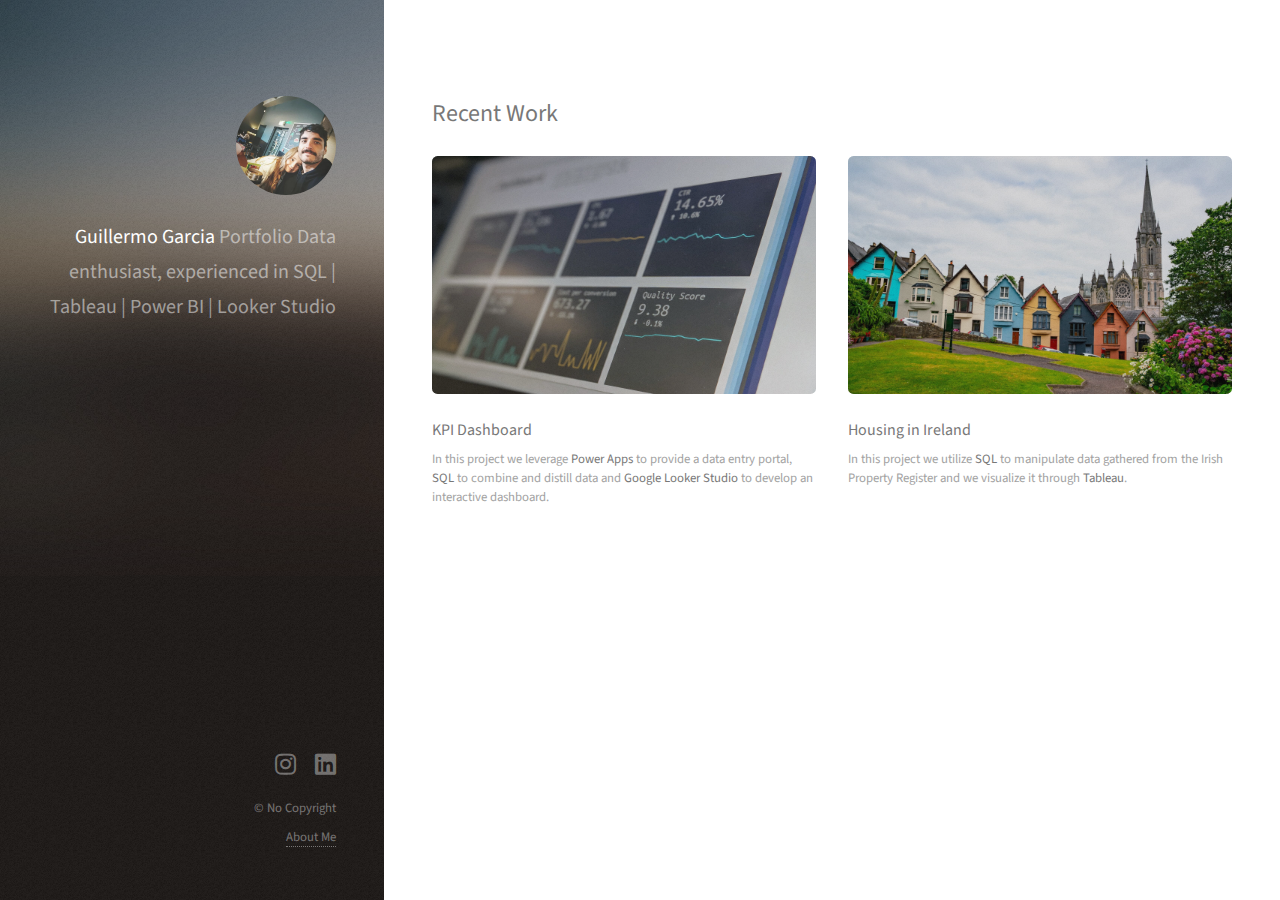
==== commit ab768366: "RemovedSections" ====
--- a/index.html
+++ b/index.html
@@ -59,7 +59,7 @@
 								<h3>Housing in Ireland</h3>
 								<p>In this project we utilize <strong>SQL</strong> to manipulate data gathered from the Irish Property Register and we visualize it through <strong>Tableau</strong>.</p>
 							</article>						
-							<article class="col-6 col-12-xsmall work-item">
+							<!-- <article class="col-6 col-12-xsmall work-item">
 								<a href="images/fulls/03.jpg" class="image fit thumb"><img src="images/thumbs/03.jpg" alt="" /></a>
 								<h3>Tortor metus commodo</h3>
 								<p>Lorem ipsum dolor sit amet nisl sed nullam feugiat.</p>
@@ -78,11 +78,11 @@
 								<a href="images/fulls/06.jpg" class="image fit thumb"><img src="images/thumbs/06.jpg" alt="" /></a>
 								<h3>Risus ornare lacinia</h3>
 								<p>Lorem ipsum dolor sit amet nisl sed nullam feugiat.</p>
-							</article>
+							</article> -->
 						</div>
-						<ul class="actions">
+						<!-- <ul class="actions">
 							<li><a href="HousingProject.html" class="button">Full Portfolio</a></li>
-						</ul>
+						</ul> -->
 					</section>
 
 					
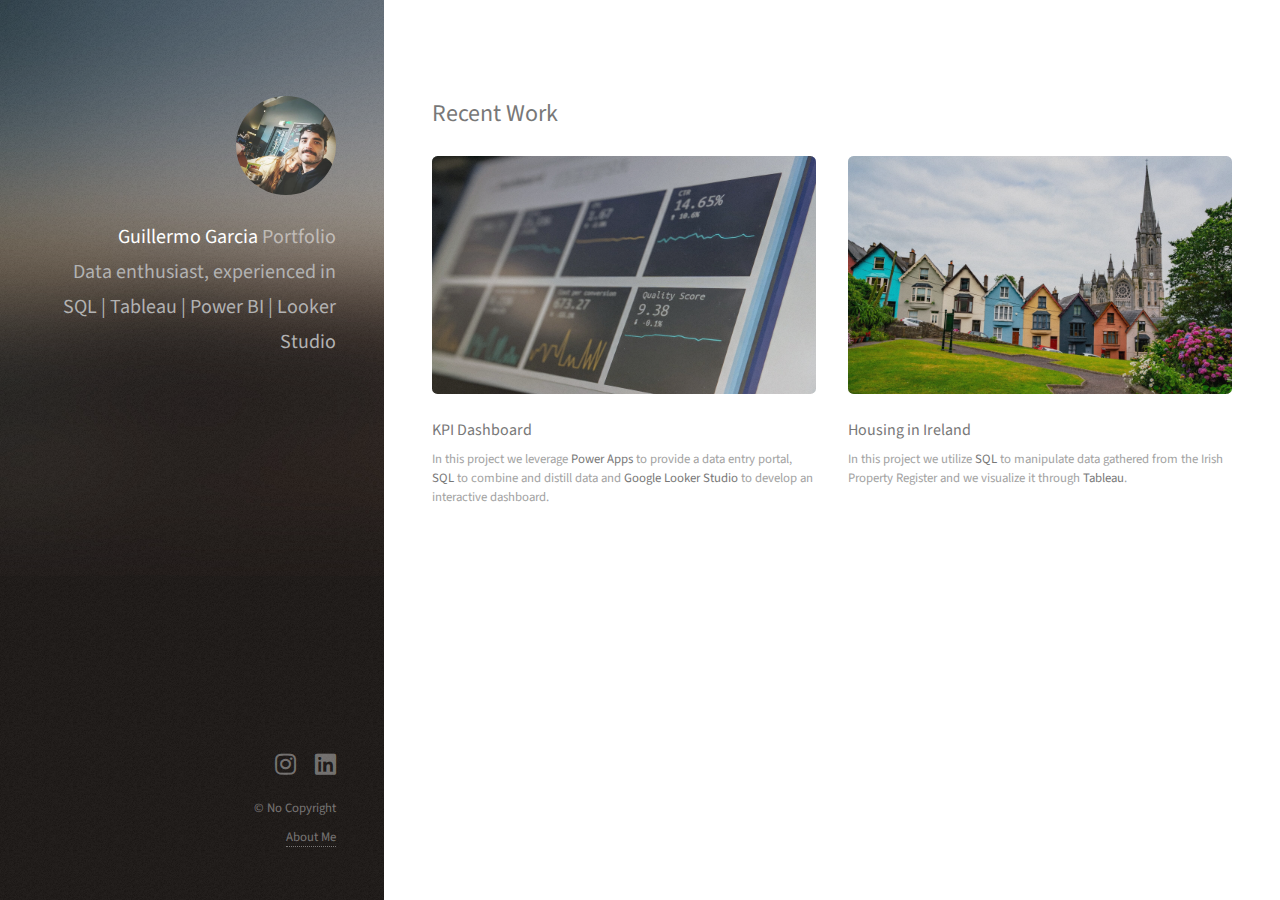
==== commit 0624f573: "UpdatedIndex" ====
--- a/index.html
+++ b/index.html
@@ -18,14 +18,14 @@
 		crossorigin="anonymous" referrerpolicy="no-referrer" />
 
 		<!-- Header -->
-			<header id="header">
-				<div class="inner">
-					<a href="index.html" class="image avatar"><img src="images/ProfilePicture1.jpeg" alt="" /></a>
-					<h1><strong>Guillermo Garcia</strong> Portfolio<br /><br />
-					Data enthusiast, experienced in SQL | Tableau | Power BI | Looker Studio<br /> 
-					<!-- crafted by <a href="http://html5up.net">HTML5 UP</a>. --></h1>
-				</div>
-			</header>
+		<header id="header">
+			<div class="inner">
+				<a href="index.html" class="image avatar"><img src="images/ProfilePicture1.jpeg" alt="" /></a>
+				<h1><strong>Guillermo Garcia</strong> Portfolio <br />
+					<p>Data enthusiast, experienced in SQL | Tableau | Power BI | Looker Studio<br /> </p>
+				<!-- Crafted by <a href="http://html5up.net">HTML5 UP</a>. --> </h1>
+			</div>
+		</header>
 
 		<!-- Main -->
 			<div id="main">
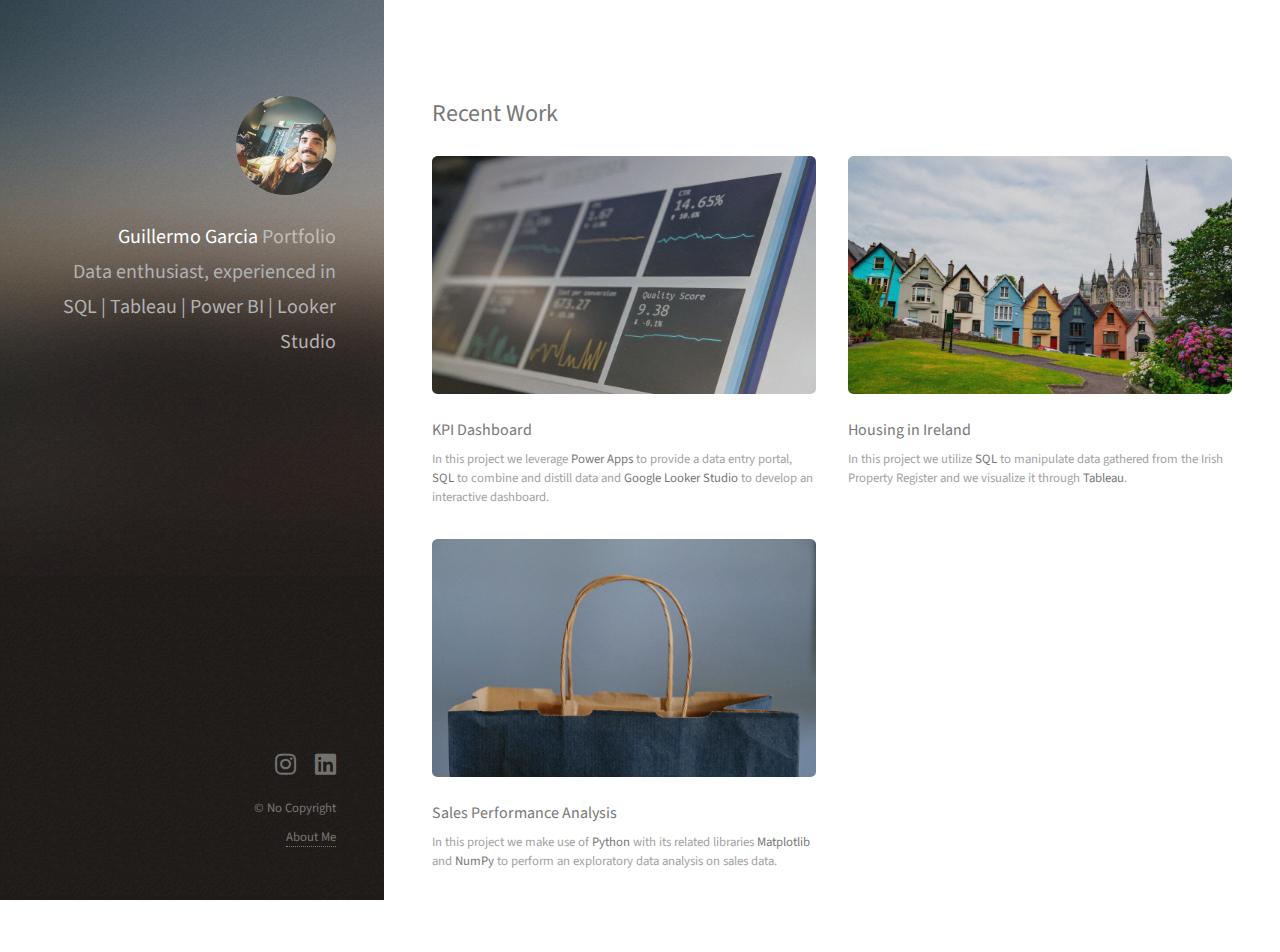
==== commit 2bcfdfaa: "Added files via upload" ====
--- a/index.html
+++ b/index.html
@@ -58,6 +58,11 @@
 								<a href="https://github.com/guillermo-garciarey/SQL#eda-using-sql-of-the-irish-property-register" target="_blank" class="image2 fit thumb"><img src="images/thumbs/Housing.jpg" alt="" /></a>
 								<h3>Housing in Ireland</h3>
 								<p>In this project we utilize <strong>SQL</strong> to manipulate data gathered from the Irish Property Register and we visualize it through <strong>Tableau</strong>.</p>
+							</article>	
+							<article class="col-6 col-12-xsmall work-item">
+								<a href="https://github.com/guillermo-garciarey/salesProject/blob/main/Sales%20Performance%20Analysis.ipynb" target="_blank" class="image2 fit thumb"><img src="images/thumbs/Bag.jpg" alt="" /></a>
+								<h3>Sales Performance Analysis</h3>
+								<p>In this project we make use of <strong>Python</strong> with its related libraries <strong>Matplotlib</strong> and <strong>NumPy</strong> to perform an exploratory data analysis on sales data.</p>
 							</article>						
 							<!-- <article class="col-6 col-12-xsmall work-item">
 								<a href="images/fulls/03.jpg" class="image fit thumb"><img src="images/thumbs/03.jpg" alt="" /></a>
